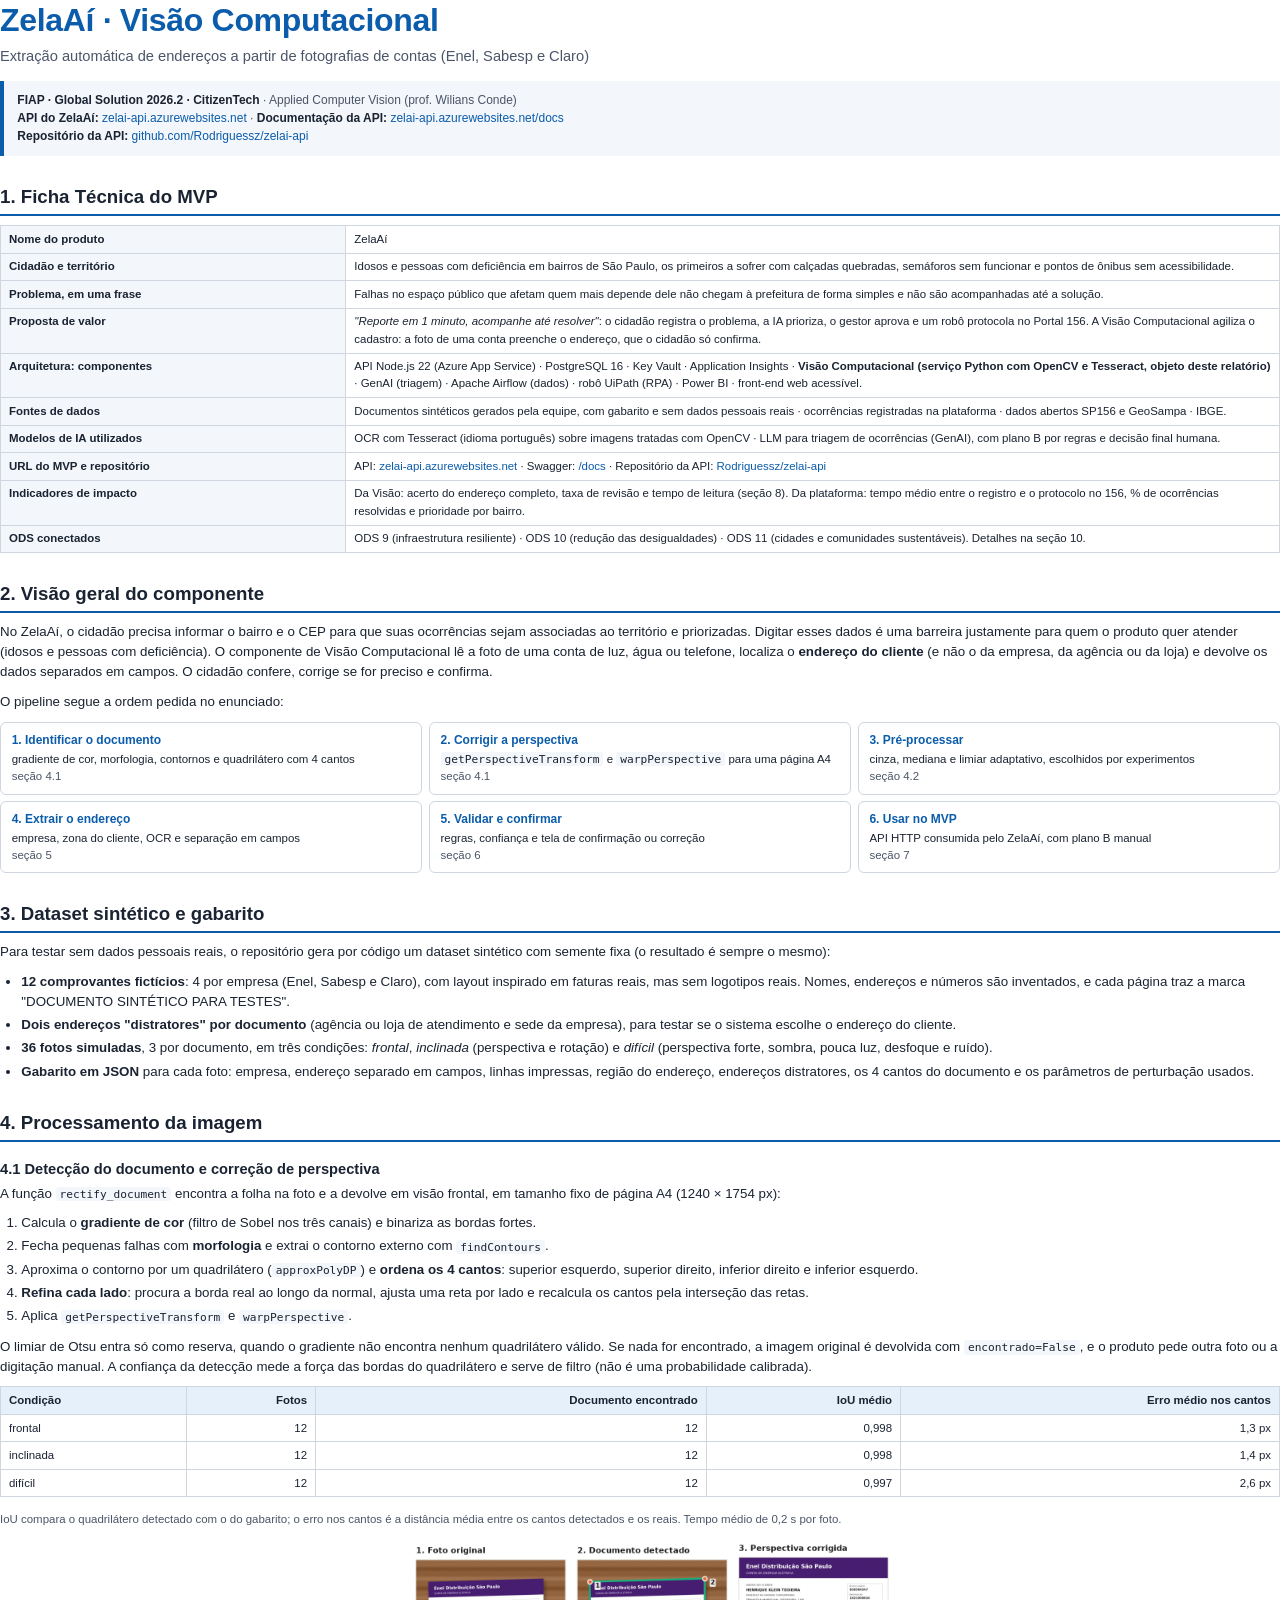
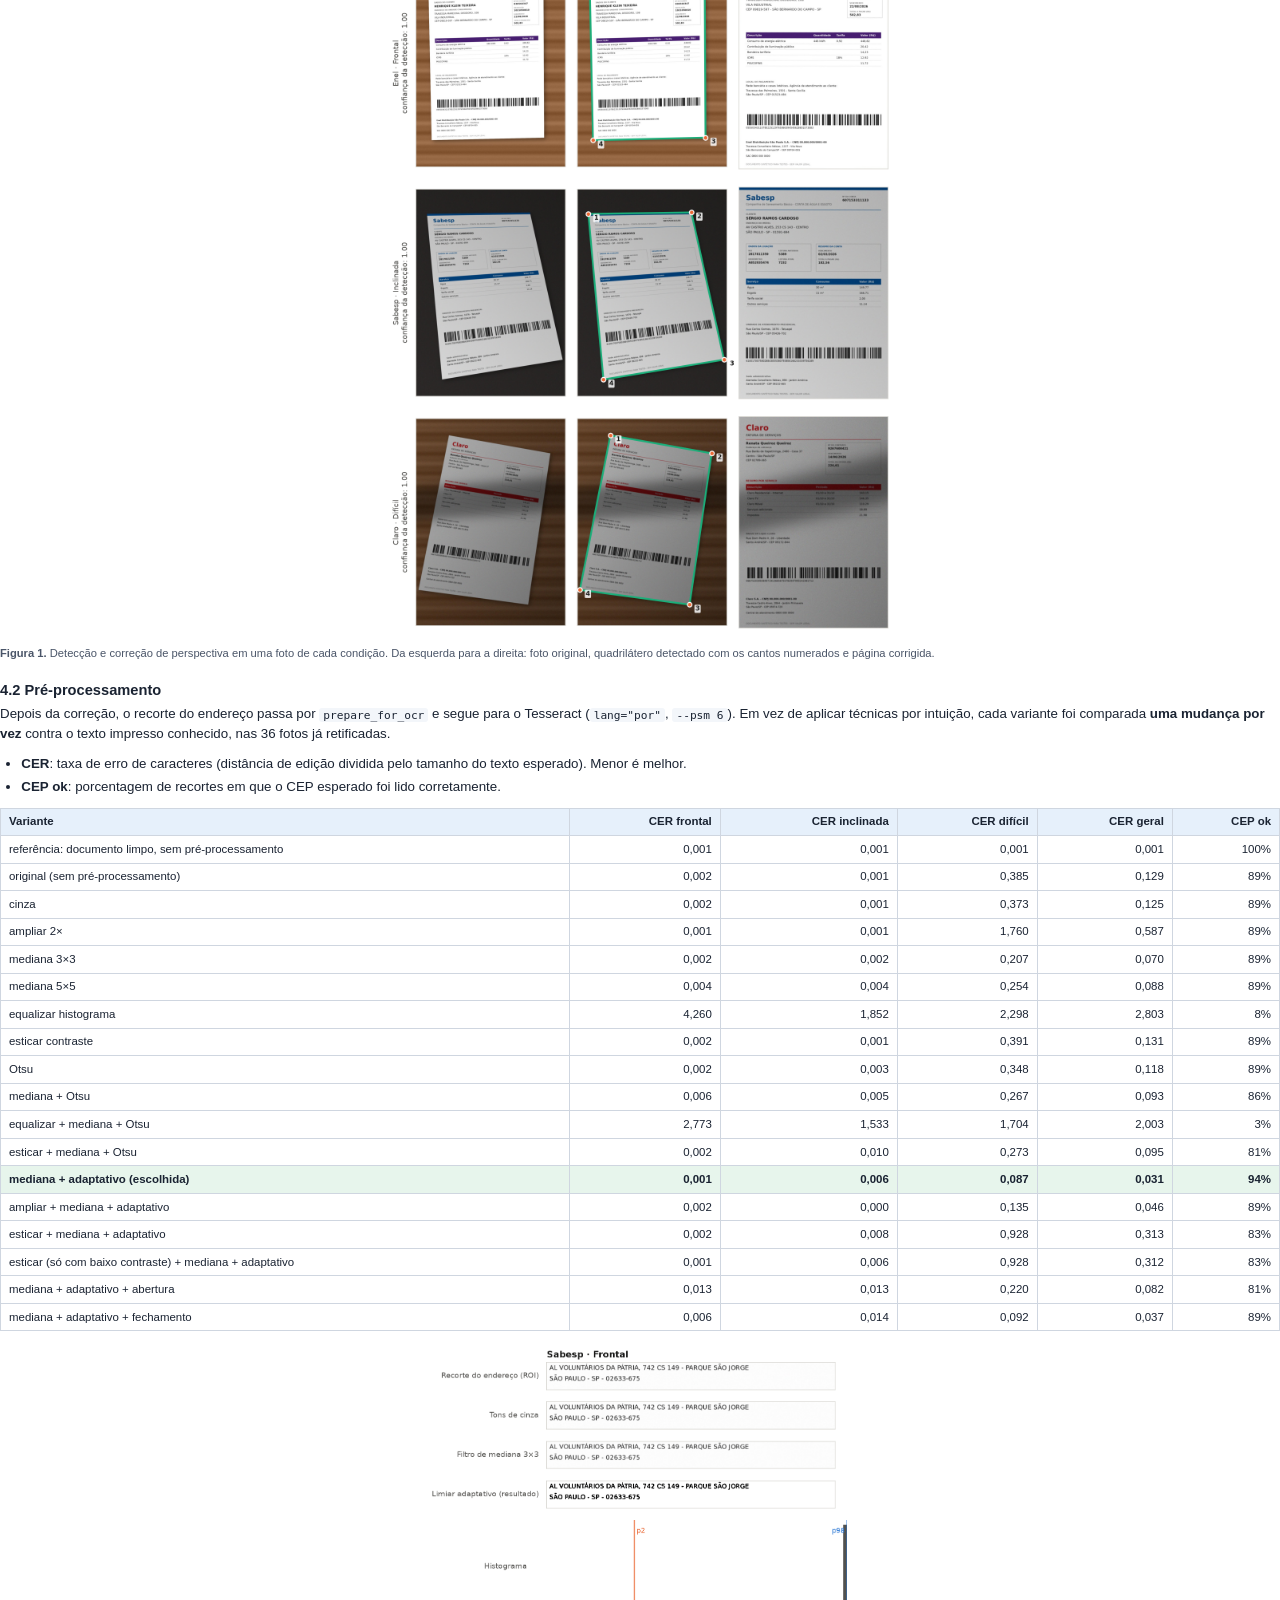
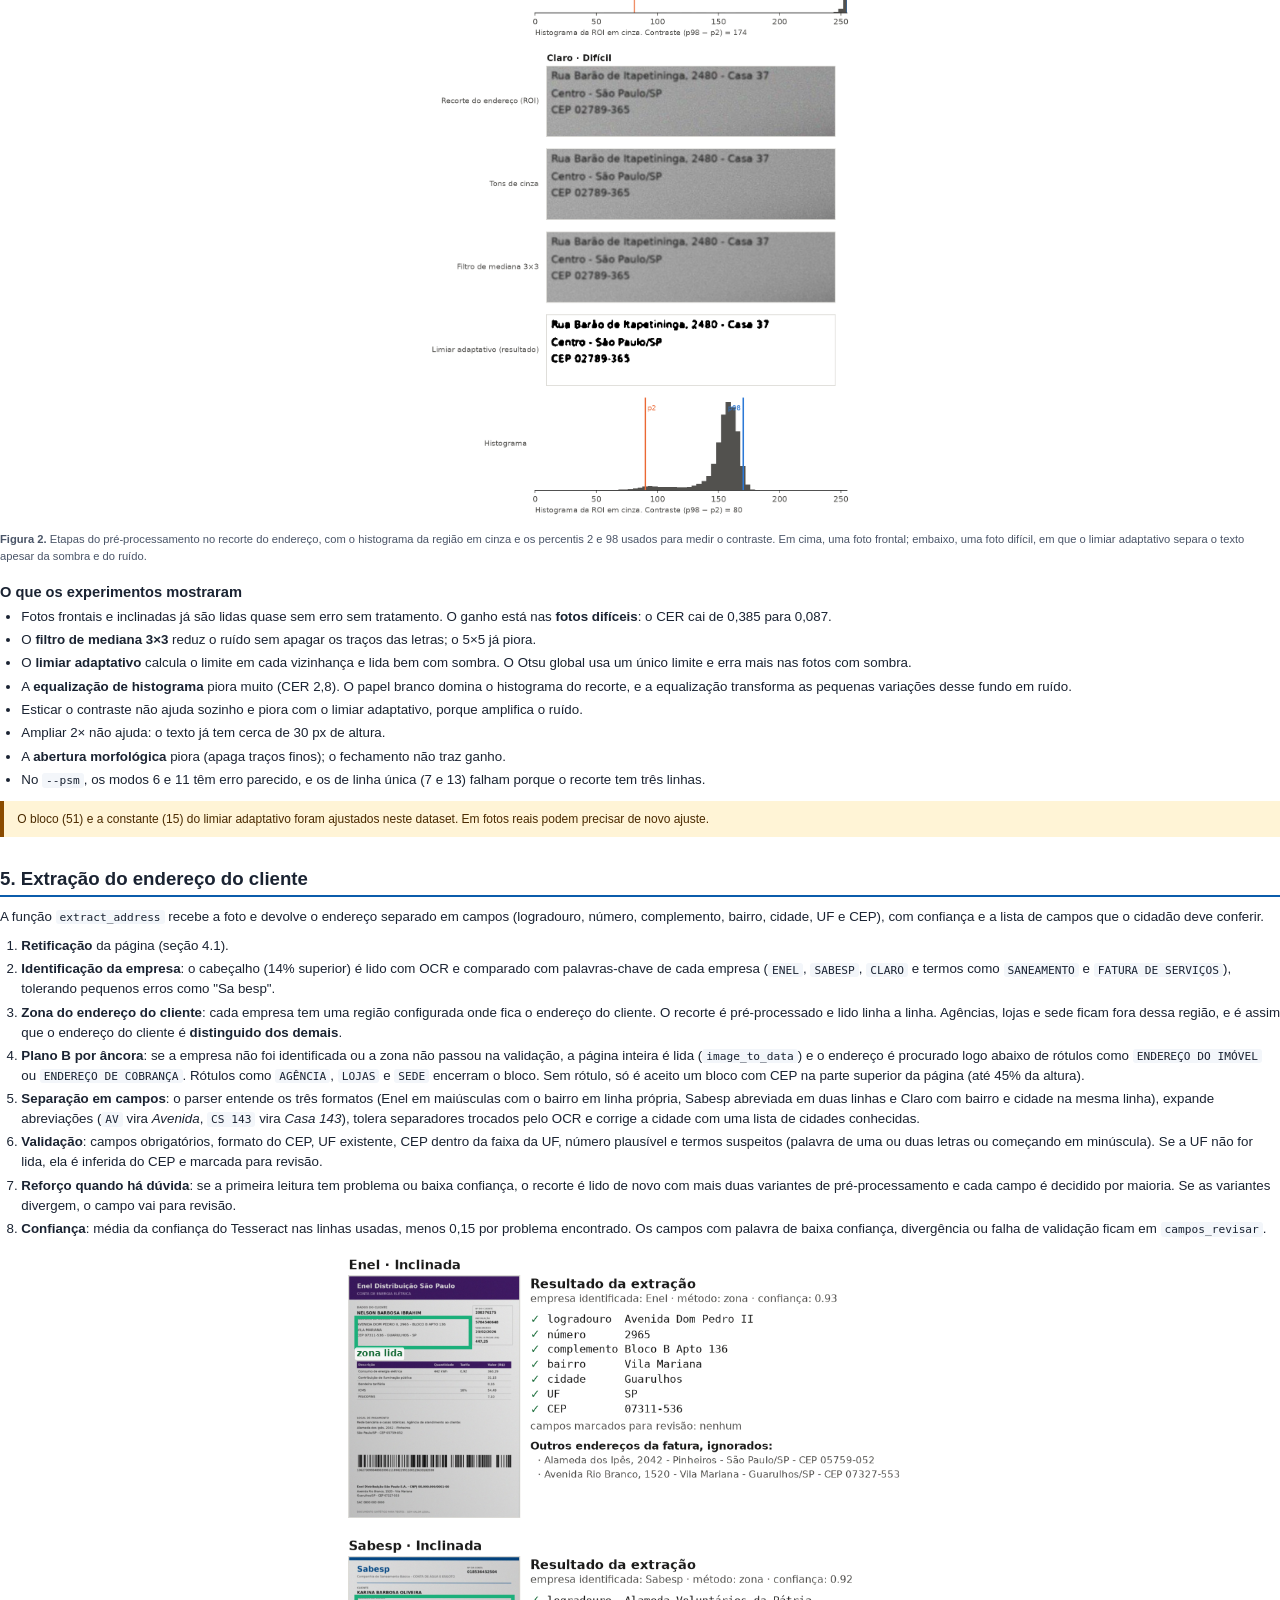
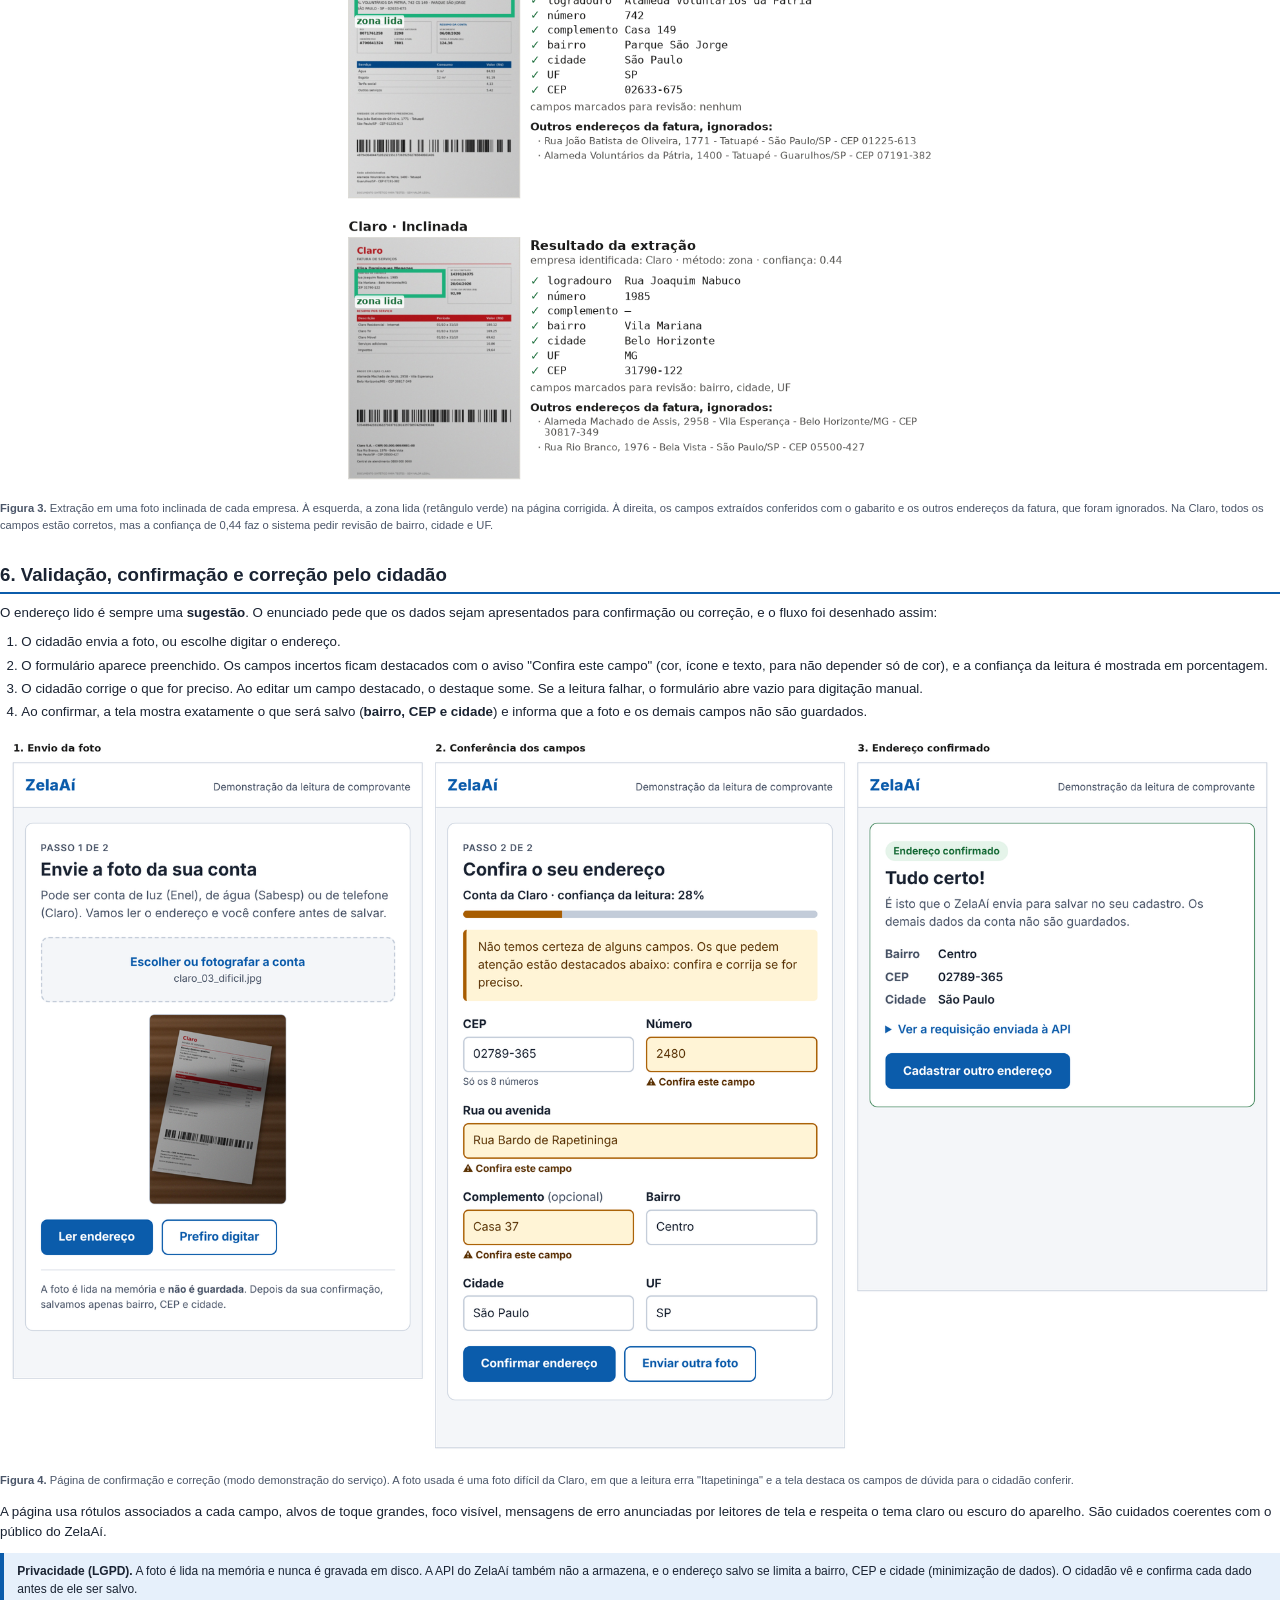
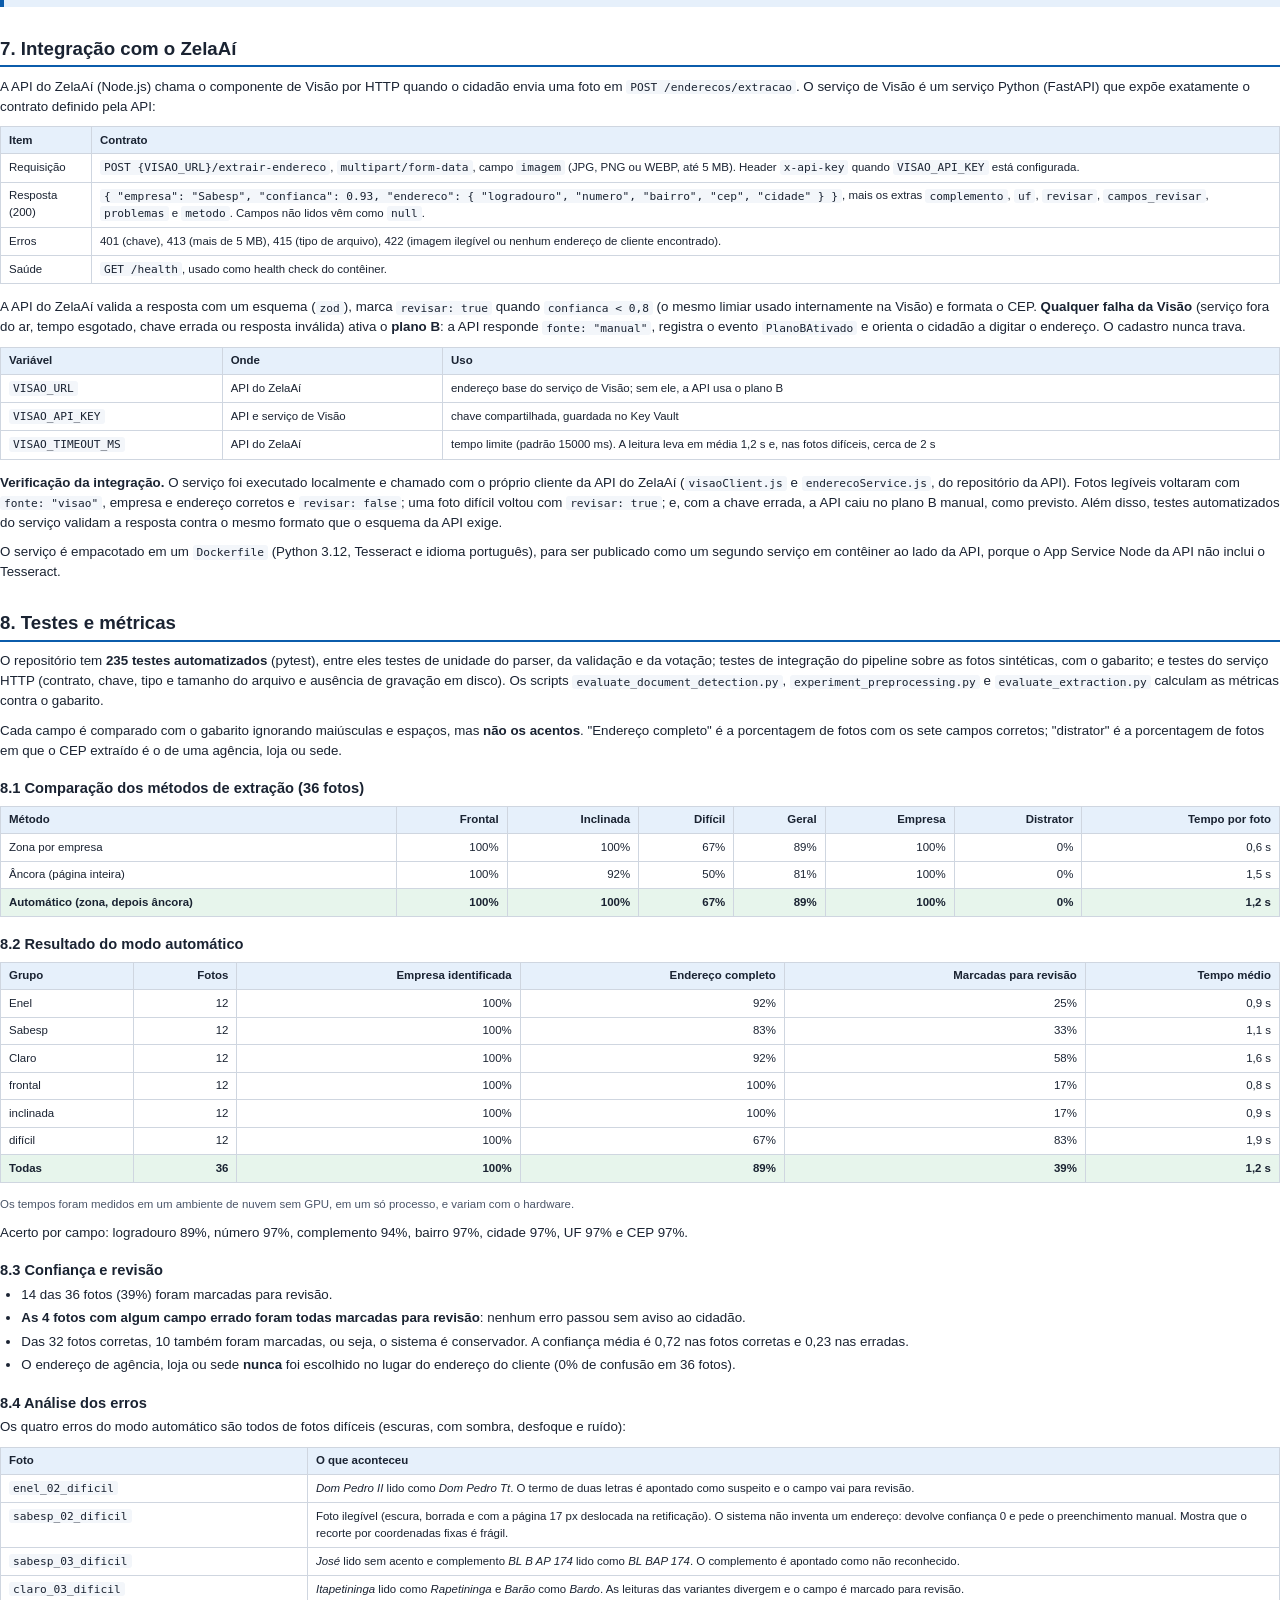
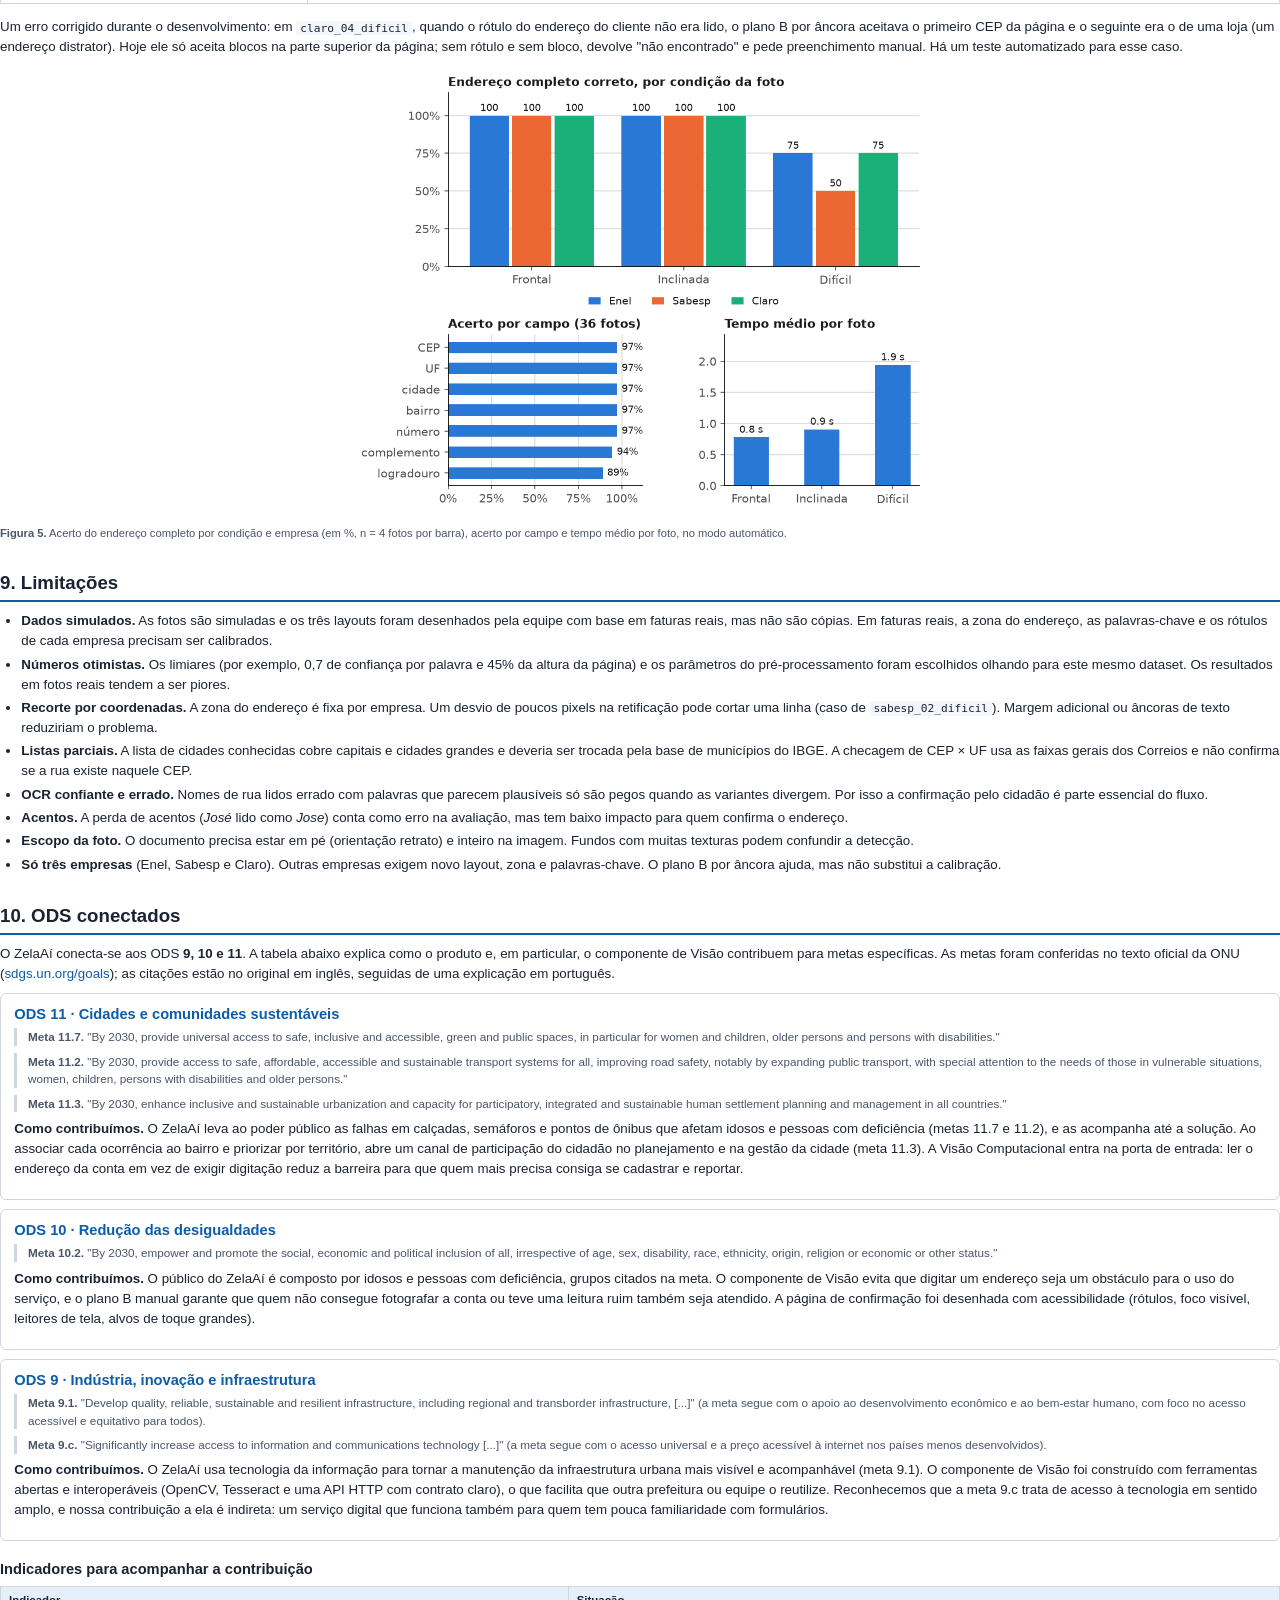
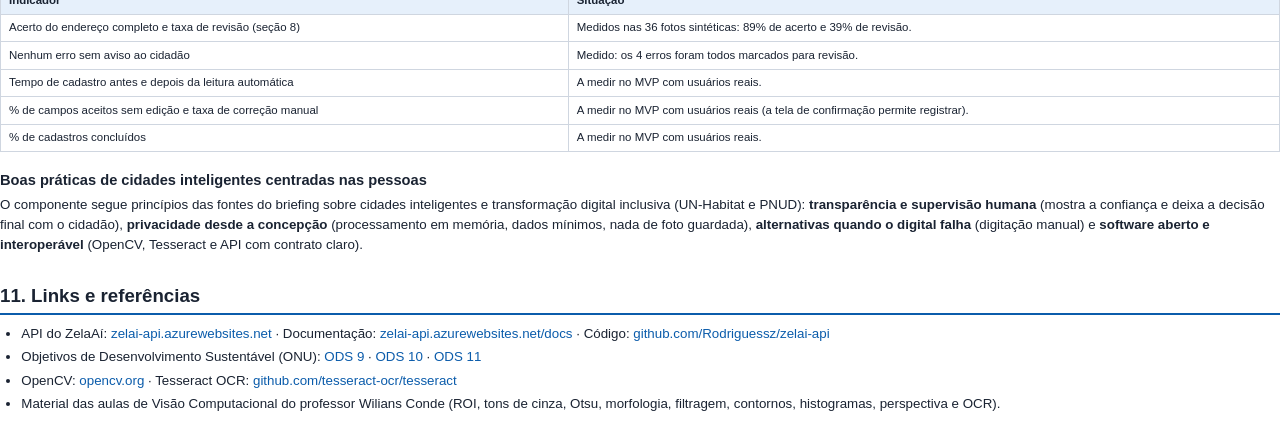
==== docs/relatorio_tecnico.html @ a69a7443 "docs: add add technical report pdf and refresh report figures" ====
<!doctype html>
<html lang="pt-BR">
<head>
<meta charset="utf-8">
<title>ZelaAí · Visão Computacional · Relatório técnico</title>
<style>
  @page { size: A4; margin: 17mm 16mm 20mm; }
  :root {
    --tinta: #1a2332;
    --suave: #4a5568;
    --linha: #cfd6e0;
    --fundo: #f3f6fa;
    --azul: #0b5cab;
    --azul-claro: #e6f0fb;
    --verde: #1b6e3b;
    --ambar: #8a4b00;
    --ambar-fundo: #fff4d6;
  }
  * { box-sizing: border-box; }
  html { font-size: 10pt; }
  body { margin: 0; color: var(--tinta); font-family: "Inter", "Segoe UI", Arial, sans-serif; line-height: 1.5; }
  h1, h2, h3 { line-height: 1.25; margin: 0; }
  h1 { font-size: 24pt; color: var(--azul); letter-spacing: -0.01em; }
  h2 { font-size: 14pt; margin: 22pt 0 7pt; padding-bottom: 4pt; border-bottom: 2px solid var(--azul); break-after: avoid; }
  h3 { font-size: 11pt; margin: 14pt 0 4pt; break-after: avoid; }
  p { margin: 0 0 7pt; }
  ul, ol { margin: 0 0 8pt; padding-left: 16pt; }
  li { margin-bottom: 2.5pt; }
  a { color: var(--azul); text-decoration: none; word-break: break-word; }
  code { font-family: "DejaVu Sans Mono", Consolas, monospace; font-size: 8.4pt; background: var(--fundo); padding: 0.5pt 3pt; border-radius: 3px; }
  .sub { color: var(--suave); font-size: 11pt; margin: 4pt 0 0; }
  .meta { margin-top: 10pt; padding: 8pt 10pt; background: var(--fundo); border-left: 4px solid var(--azul); font-size: 9pt; color: var(--suave); }
  .meta b { color: var(--tinta); }
  table { width: 100%; border-collapse: collapse; margin: 6pt 0 10pt; font-size: 8.6pt; break-inside: avoid; }
  th, td { border: 1px solid var(--linha); padding: 3.5pt 6pt; text-align: left; vertical-align: top; }
  th { background: var(--azul-claro); font-weight: 700; }
  td.n, th.n { text-align: right; white-space: nowrap; }
  tr.destaque td { background: #e7f5ec; font-weight: 700; }
  table.ficha th { width: 27%; background: var(--fundo); }
  figure { margin: 8pt 0 10pt; break-inside: avoid; text-align: center; }
  figure img { max-width: 100%; }
  figcaption { font-size: 8.4pt; color: var(--suave); margin-top: 4pt; text-align: left; }
  .quebra { break-before: page; }
  .nota { padding: 7pt 10pt; border-left: 4px solid var(--ambar); background: var(--ambar-fundo); color: #4a2a00; font-size: 9pt; margin: 8pt 0 10pt; break-inside: avoid; }
  .destaque-azul { padding: 7pt 10pt; border-left: 4px solid var(--azul); background: var(--azul-claro); font-size: 9pt; margin: 8pt 0 10pt; break-inside: avoid; }
  .duas { display: grid; grid-template-columns: 56mm 1fr; gap: 12pt; align-items: start; }
  .duas figure { margin: 0; }
  .fluxo { display: flex; flex-wrap: wrap; gap: 5pt; margin: 8pt 0 10pt; }
  .passo { flex: 1 1 28%; border: 1px solid var(--linha); border-radius: 6px; padding: 6pt 8pt; font-size: 8.6pt; background: #fff; break-inside: avoid; }
  .passo b { display: block; color: var(--azul); font-size: 9pt; margin-bottom: 1pt; }
  .passo i { color: var(--suave); font-style: normal; }
  .ods { border: 1px solid var(--linha); border-radius: 6px; padding: 8pt 10pt; margin: 7pt 0; break-inside: avoid; }
  .ods h3 { margin: 0 0 4pt; color: var(--azul); }
  .ods blockquote { margin: 3pt 0 5pt; padding-left: 8pt; border-left: 3px solid var(--linha); color: var(--suave); font-size: 8.8pt; }
  .pequeno { font-size: 8.6pt; color: var(--suave); }
</style>
</head>
<body>

<header>
  <h1>ZelaAí · Visão Computacional</h1>
  <p class="sub">Extração automática de endereços a partir de fotografias de contas (Enel, Sabesp e Claro)</p>
  <div class="meta">
    <b>FIAP · Global Solution 2026.2 · CitizenTech</b> · Applied Computer Vision (prof. Wilians Conde)<br>
    <b>API do ZelaAí:</b> <a href="https://zelai-api.azurewebsites.net">zelai-api.azurewebsites.net</a> ·
    <b>Documentação da API:</b> <a href="https://zelai-api.azurewebsites.net/docs">zelai-api.azurewebsites.net/docs</a><br>
    <b>Repositório da API:</b> <a href="https://github.com/Rodriguessz/zelai-api">github.com/Rodriguessz/zelai-api</a>

  </div>
</header>

<h2>1. Ficha Técnica do MVP</h2>
<table class="ficha">
  <tr><th>Nome do produto</th><td>ZelaAí</td></tr>
  <tr><th>Cidadão e território</th><td>Idosos e pessoas com deficiência em bairros de São Paulo, os primeiros a sofrer com calçadas quebradas, semáforos sem funcionar e pontos de ônibus sem acessibilidade.</td></tr>
  <tr><th>Problema, em uma frase</th><td>Falhas no espaço público que afetam quem mais depende dele não chegam à prefeitura de forma simples e não são acompanhadas até a solução.</td></tr>
  <tr><th>Proposta de valor</th><td><i>"Reporte em 1 minuto, acompanhe até resolver"</i>: o cidadão registra o problema, a IA prioriza, o gestor aprova e um robô protocola no Portal 156. A Visão Computacional agiliza o cadastro: a foto de uma conta preenche o endereço, que o cidadão só confirma.</td></tr>
  <tr><th>Arquitetura: componentes</th><td>API Node.js 22 (Azure App Service) · PostgreSQL 16 · Key Vault · Application Insights · <b>Visão Computacional (serviço Python com OpenCV e Tesseract, objeto deste relatório)</b> · GenAI (triagem) · Apache Airflow (dados) · robô UiPath (RPA) · Power BI · front-end web acessível.</td></tr>
  <tr><th>Fontes de dados</th><td>Documentos sintéticos gerados pela equipe, com gabarito e sem dados pessoais reais · ocorrências registradas na plataforma · dados abertos SP156 e GeoSampa · IBGE.</td></tr>
  <tr><th>Modelos de IA utilizados</th><td>OCR com Tesseract (idioma português) sobre imagens tratadas com OpenCV · LLM para triagem de ocorrências (GenAI), com plano B por regras e decisão final humana.</td></tr>
  <tr><th>URL do MVP e repositório</th><td>API: <a href="https://zelai-api.azurewebsites.net">zelai-api.azurewebsites.net</a> · Swagger: <a href="https://zelai-api.azurewebsites.net/docs">/docs</a> · Repositório da API: <a href="https://github.com/Rodriguessz/zelai-api">Rodriguessz/zelai-api</a></td></tr>
  <tr><th>Indicadores de impacto</th><td>Da Visão: acerto do endereço completo, taxa de revisão e tempo de leitura (seção 8). Da plataforma: tempo médio entre o registro e o protocolo no 156, % de ocorrências resolvidas e prioridade por bairro.</td></tr>
  <tr><th>ODS conectados</th><td>ODS 9 (infraestrutura resiliente) · ODS 10 (redução das desigualdades) · ODS 11 (cidades e comunidades sustentáveis). Detalhes na seção 10.</td></tr>
</table>

<h2>2. Visão geral do componente</h2>
<p>No ZelaAí, o cidadão precisa informar o bairro e o CEP para que suas ocorrências sejam associadas ao território e priorizadas. Digitar esses dados é uma barreira justamente para quem o produto quer atender (idosos e pessoas com deficiência). O componente de Visão Computacional lê a foto de uma conta de luz, água ou telefone, localiza o <b>endereço do cliente</b> (e não o da empresa, da agência ou da loja) e devolve os dados separados em campos. O cidadão confere, corrige se for preciso e confirma.</p>

<p style="break-after: avoid;">O pipeline segue a ordem pedida no enunciado:</p>
<div class="fluxo">
  <div class="passo"><b>1. Identificar o documento</b>gradiente de cor, morfologia, contornos e quadrilátero com 4 cantos<br><i>seção 4.1</i></div>
  <div class="passo"><b>2. Corrigir a perspectiva</b><code>getPerspectiveTransform</code> e <code>warpPerspective</code> para uma página A4<br><i>seção 4.1</i></div>
  <div class="passo"><b>3. Pré-processar</b>cinza, mediana e limiar adaptativo, escolhidos por experimentos<br><i>seção 4.2</i></div>
  <div class="passo"><b>4. Extrair o endereço</b>empresa, zona do cliente, OCR e separação em campos<br><i>seção 5</i></div>
  <div class="passo"><b>5. Validar e confirmar</b>regras, confiança e tela de confirmação ou correção<br><i>seção 6</i></div>
  <div class="passo"><b>6. Usar no MVP</b>API HTTP consumida pelo ZelaAí, com plano B manual<br><i>seção 7</i></div>
</div>

<h2>3. Dataset sintético e gabarito</h2>
<p>Para testar sem dados pessoais reais, o repositório gera por código um dataset sintético com semente fixa (o resultado é sempre o mesmo):</p>
<ul>
  <li><b>12 comprovantes fictícios</b>: 4 por empresa (Enel, Sabesp e Claro), com layout inspirado em faturas reais, mas sem logotipos reais. Nomes, endereços e números são inventados, e cada página traz a marca "DOCUMENTO SINTÉTICO PARA TESTES".</li>
  <li><b>Dois endereços "distratores" por documento</b> (agência ou loja de atendimento e sede da empresa), para testar se o sistema escolhe o endereço do cliente.</li>
  <li><b>36 fotos simuladas</b>, 3 por documento, em três condições: <i>frontal</i>, <i>inclinada</i> (perspectiva e rotação) e <i>difícil</i> (perspectiva forte, sombra, pouca luz, desfoque e ruído).</li>
  <li><b>Gabarito em JSON</b> para cada foto: empresa, endereço separado em campos, linhas impressas, região do endereço, endereços distratores, os 4 cantos do documento e os parâmetros de perturbação usados.</li>
</ul>

<h2>4. Processamento da imagem</h2>
<h3>4.1 Detecção do documento e correção de perspectiva</h3>
<p>A função <code>rectify_document</code> encontra a folha na foto e a devolve em visão frontal, em tamanho fixo de página A4 (1240 × 1754 px):</p>
<ol>
  <li>Calcula o <b>gradiente de cor</b> (filtro de Sobel nos três canais) e binariza as bordas fortes.</li>
  <li>Fecha pequenas falhas com <b>morfologia</b> e extrai o contorno externo com <code>findContours</code>.</li>
  <li>Aproxima o contorno por um quadrilátero (<code>approxPolyDP</code>) e <b>ordena os 4 cantos</b>: superior esquerdo, superior direito, inferior direito e inferior esquerdo.</li>
  <li><b>Refina cada lado</b>: procura a borda real ao longo da normal, ajusta uma reta por lado e recalcula os cantos pela interseção das retas.</li>
  <li>Aplica <code>getPerspectiveTransform</code> e <code>warpPerspective</code>.</li>
</ol>
<p>O limiar de Otsu entra só como reserva, quando o gradiente não encontra nenhum quadrilátero válido. Se nada for encontrado, a imagem original é devolvida com <code>encontrado=False</code>, e o produto pede outra foto ou a digitação manual. A confiança da detecção mede a força das bordas do quadrilátero e serve de filtro (não é uma probabilidade calibrada).</p>

<table>
  <tr><th>Condição</th><th class="n">Fotos</th><th class="n">Documento encontrado</th><th class="n">IoU médio</th><th class="n">Erro médio nos cantos</th></tr>
  <tr><td>frontal</td><td class="n">12</td><td class="n">12</td><td class="n">0,998</td><td class="n">1,3 px</td></tr>
  <tr><td>inclinada</td><td class="n">12</td><td class="n">12</td><td class="n">0,998</td><td class="n">1,4 px</td></tr>
  <tr><td>difícil</td><td class="n">12</td><td class="n">12</td><td class="n">0,997</td><td class="n">2,6 px</td></tr>
</table>
<p class="pequeno">IoU compara o quadrilátero detectado com o do gabarito; o erro nos cantos é a distância média entre os cantos detectados e os reais. Tempo médio de 0,2 s por foto.</p>

<figure>
  <img src="figures/01_deteccao_e_perspectiva.png" style="max-height: 184mm;" alt="Detecção do documento e correção de perspectiva">
  <figcaption><b>Figura 1.</b> Detecção e correção de perspectiva em uma foto de cada condição. Da esquerda para a direita: foto original, quadrilátero detectado com os cantos numerados e página corrigida.</figcaption>
</figure>

<h3>4.2 Pré-processamento</h3>
<p>Depois da correção, o recorte do endereço passa por <code>prepare_for_ocr</code> e segue para o Tesseract (<code>lang="por"</code>, <code>--psm 6</code>). Em vez de aplicar técnicas por intuição, cada variante foi comparada <b>uma mudança por vez</b> contra o texto impresso conhecido, nas 36 fotos já retificadas.</p>
<ul>
  <li><b>CER</b>: taxa de erro de caracteres (distância de edição dividida pelo tamanho do texto esperado). Menor é melhor.</li>
  <li><b>CEP ok</b>: porcentagem de recortes em que o CEP esperado foi lido corretamente.</li>
</ul>

<table>
  <tr><th>Variante</th><th class="n">CER frontal</th><th class="n">CER inclinada</th><th class="n">CER difícil</th><th class="n">CER geral</th><th class="n">CEP ok</th></tr>
  <tr><td>referência: documento limpo, sem pré-processamento</td><td class="n">0,001</td><td class="n">0,001</td><td class="n">0,001</td><td class="n">0,001</td><td class="n">100%</td></tr>
  <tr><td>original (sem pré-processamento)</td><td class="n">0,002</td><td class="n">0,001</td><td class="n">0,385</td><td class="n">0,129</td><td class="n">89%</td></tr>
  <tr><td>cinza</td><td class="n">0,002</td><td class="n">0,001</td><td class="n">0,373</td><td class="n">0,125</td><td class="n">89%</td></tr>
  <tr><td>ampliar 2×</td><td class="n">0,001</td><td class="n">0,001</td><td class="n">1,760</td><td class="n">0,587</td><td class="n">89%</td></tr>
  <tr><td>mediana 3×3</td><td class="n">0,002</td><td class="n">0,002</td><td class="n">0,207</td><td class="n">0,070</td><td class="n">89%</td></tr>
  <tr><td>mediana 5×5</td><td class="n">0,004</td><td class="n">0,004</td><td class="n">0,254</td><td class="n">0,088</td><td class="n">89%</td></tr>
  <tr><td>equalizar histograma</td><td class="n">4,260</td><td class="n">1,852</td><td class="n">2,298</td><td class="n">2,803</td><td class="n">8%</td></tr>
  <tr><td>esticar contraste</td><td class="n">0,002</td><td class="n">0,001</td><td class="n">0,391</td><td class="n">0,131</td><td class="n">89%</td></tr>
  <tr><td>Otsu</td><td class="n">0,002</td><td class="n">0,003</td><td class="n">0,348</td><td class="n">0,118</td><td class="n">89%</td></tr>
  <tr><td>mediana + Otsu</td><td class="n">0,006</td><td class="n">0,005</td><td class="n">0,267</td><td class="n">0,093</td><td class="n">86%</td></tr>
  <tr><td>equalizar + mediana + Otsu</td><td class="n">2,773</td><td class="n">1,533</td><td class="n">1,704</td><td class="n">2,003</td><td class="n">3%</td></tr>
  <tr><td>esticar + mediana + Otsu</td><td class="n">0,002</td><td class="n">0,010</td><td class="n">0,273</td><td class="n">0,095</td><td class="n">81%</td></tr>
  <tr class="destaque"><td>mediana + adaptativo (escolhida)</td><td class="n">0,001</td><td class="n">0,006</td><td class="n">0,087</td><td class="n">0,031</td><td class="n">94%</td></tr>
  <tr><td>ampliar + mediana + adaptativo</td><td class="n">0,002</td><td class="n">0,000</td><td class="n">0,135</td><td class="n">0,046</td><td class="n">89%</td></tr>
  <tr><td>esticar + mediana + adaptativo</td><td class="n">0,002</td><td class="n">0,008</td><td class="n">0,928</td><td class="n">0,313</td><td class="n">83%</td></tr>
  <tr><td>esticar (só com baixo contraste) + mediana + adaptativo</td><td class="n">0,001</td><td class="n">0,006</td><td class="n">0,928</td><td class="n">0,312</td><td class="n">83%</td></tr>
  <tr><td>mediana + adaptativo + abertura</td><td class="n">0,013</td><td class="n">0,013</td><td class="n">0,220</td><td class="n">0,082</td><td class="n">81%</td></tr>
  <tr><td>mediana + adaptativo + fechamento</td><td class="n">0,006</td><td class="n">0,014</td><td class="n">0,092</td><td class="n">0,037</td><td class="n">89%</td></tr>
</table>

<figure>
  <img src="figures/02_preprocessamento_antes_e_depois.png" style="max-height: 205mm;" alt="Pré-processamento antes e depois">
  <figcaption><b>Figura 2.</b> Etapas do pré-processamento no recorte do endereço, com o histograma da região em cinza e os percentis 2 e 98 usados para medir o contraste. Em cima, uma foto frontal; embaixo, uma foto difícil, em que o limiar adaptativo separa o texto apesar da sombra e do ruído.</figcaption>
</figure>

<h3>O que os experimentos mostraram</h3>
<ul>
  <li>Fotos frontais e inclinadas já são lidas quase sem erro sem tratamento. O ganho está nas <b>fotos difíceis</b>: o CER cai de 0,385 para 0,087.</li>
  <li>O <b>filtro de mediana 3×3</b> reduz o ruído sem apagar os traços das letras; o 5×5 já piora.</li>
  <li>O <b>limiar adaptativo</b> calcula o limite em cada vizinhança e lida bem com sombra. O Otsu global usa um único limite e erra mais nas fotos com sombra.</li>
  <li>A <b>equalização de histograma</b> piora muito (CER 2,8). O papel branco domina o histograma do recorte, e a equalização transforma as pequenas variações desse fundo em ruído.</li>
  <li>Esticar o contraste não ajuda sozinho e piora com o limiar adaptativo, porque amplifica o ruído.</li>
  <li>Ampliar 2× não ajuda: o texto já tem cerca de 30 px de altura.</li>
  <li>A <b>abertura morfológica</b> piora (apaga traços finos); o fechamento não traz ganho.</li>
  <li>No <code>--psm</code>, os modos 6 e 11 têm erro parecido, e os de linha única (7 e 13) falham porque o recorte tem três linhas.</li>
</ul>
<div class="nota">O bloco (51) e a constante (15) do limiar adaptativo foram ajustados neste dataset. Em fotos reais podem precisar de novo ajuste.</div>

<h2>5. Extração do endereço do cliente</h2>
<p>A função <code>extract_address</code> recebe a foto e devolve o endereço separado em campos (logradouro, número, complemento, bairro, cidade, UF e CEP), com confiança e a lista de campos que o cidadão deve conferir.</p>
<ol>
  <li><b>Retificação</b> da página (seção 4.1).</li>
  <li><b>Identificação da empresa</b>: o cabeçalho (14% superior) é lido com OCR e comparado com palavras-chave de cada empresa (<code>ENEL</code>, <code>SABESP</code>, <code>CLARO</code> e termos como <code>SANEAMENTO</code> e <code>FATURA DE SERVIÇOS</code>), tolerando pequenos erros como "Sa besp".</li>
  <li><b>Zona do endereço do cliente</b>: cada empresa tem uma região configurada onde fica o endereço do cliente. O recorte é pré-processado e lido linha a linha. Agências, lojas e sede ficam fora dessa região, e é assim que o endereço do cliente é <b>distinguido dos demais</b>.</li>
  <li><b>Plano B por âncora</b>: se a empresa não foi identificada ou a zona não passou na validação, a página inteira é lida (<code>image_to_data</code>) e o endereço é procurado logo abaixo de rótulos como <code>ENDEREÇO DO IMÓVEL</code> ou <code>ENDEREÇO DE COBRANÇA</code>. Rótulos como <code>AGÊNCIA</code>, <code>LOJAS</code> e <code>SEDE</code> encerram o bloco. Sem rótulo, só é aceito um bloco com CEP na parte superior da página (até 45% da altura).</li>
  <li><b>Separação em campos</b>: o parser entende os três formatos (Enel em maiúsculas com o bairro em linha própria, Sabesp abreviada em duas linhas e Claro com bairro e cidade na mesma linha), expande abreviações (<code>AV</code> vira <i>Avenida</i>, <code>CS 143</code> vira <i>Casa 143</i>), tolera separadores trocados pelo OCR e corrige a cidade com uma lista de cidades conhecidas.</li>
  <li><b>Validação</b>: campos obrigatórios, formato do CEP, UF existente, CEP dentro da faixa da UF, número plausível e termos suspeitos (palavra de uma ou duas letras ou começando em minúscula). Se a UF não for lida, ela é inferida do CEP e marcada para revisão.</li>
  <li><b>Reforço quando há dúvida</b>: se a primeira leitura tem problema ou baixa confiança, o recorte é lido de novo com mais duas variantes de pré-processamento e cada campo é decidido por maioria. Se as variantes divergem, o campo vai para revisão.</li>
  <li><b>Confiança</b>: média da confiança do Tesseract nas linhas usadas, menos 0,15 por problema encontrado. Os campos com palavra de baixa confiança, divergência ou falha de validação ficam em <code>campos_revisar</code>.</li>
</ol>

<figure>
  <img src="figures/03_extracao_do_endereco_do_cliente.png" style="max-height: 222mm;" alt="Extração do endereço do cliente">
  <figcaption><b>Figura 3.</b> Extração em uma foto inclinada de cada empresa. À esquerda, a zona lida (retângulo verde) na página corrigida. À direita, os campos extraídos conferidos com o gabarito e os outros endereços da fatura, que foram ignorados. Na Claro, todos os campos estão corretos, mas a confiança de 0,44 faz o sistema pedir revisão de bairro, cidade e UF.</figcaption>
</figure>

<h2>6. Validação, confirmação e correção pelo cidadão</h2>
<p>O endereço lido é sempre uma <b>sugestão</b>. O enunciado pede que os dados sejam apresentados para confirmação ou correção, e o fluxo foi desenhado assim:</p>
<ol>
  <li>O cidadão envia a foto, ou escolhe digitar o endereço.</li>
  <li>O formulário aparece preenchido. Os campos incertos ficam destacados com o aviso "Confira este campo" (cor, ícone e texto, para não depender só de cor), e a confiança da leitura é mostrada em porcentagem.</li>
  <li>O cidadão corrige o que for preciso. Ao editar um campo destacado, o destaque some. Se a leitura falhar, o formulário abre vazio para digitação manual.</li>
  <li>Ao confirmar, a tela mostra exatamente o que será salvo (<b>bairro, CEP e cidade</b>) e informa que a foto e os demais campos não são guardados.</li>
</ol>
<figure>
  <img src="figures/05_tela_de_confirmacao.png" alt="Telas de envio, conferência e confirmação">
  <figcaption><b>Figura 4.</b> Página de confirmação e correção (modo demonstração do serviço). A foto usada é uma foto difícil da Claro, em que a leitura erra "Itapetininga" e a tela destaca os campos de dúvida para o cidadão conferir.</figcaption>
</figure>
<p>A página usa rótulos associados a cada campo, alvos de toque grandes, foco visível, mensagens de erro anunciadas por leitores de tela e respeita o tema claro ou escuro do aparelho. São cuidados coerentes com o público do ZelaAí.</p>
<div class="destaque-azul"><b>Privacidade (LGPD).</b> A foto é lida na memória e nunca é gravada em disco. A API do ZelaAí também não a armazena, e o endereço salvo se limita a bairro, CEP e cidade (minimização de dados). O cidadão vê e confirma cada dado antes de ele ser salvo.</div>

<h2 class="quebra">7. Integração com o ZelaAí</h2>
<p>A API do ZelaAí (Node.js) chama o componente de Visão por HTTP quando o cidadão envia uma foto em <code>POST /enderecos/extracao</code>. O serviço de Visão é um serviço Python (FastAPI) que expõe exatamente o contrato definido pela API:</p>
<table>
  <tr><th>Item</th><th>Contrato</th></tr>
  <tr><td>Requisição</td><td><code>POST {VISAO_URL}/extrair-endereco</code>, <code>multipart/form-data</code>, campo <code>imagem</code> (JPG, PNG ou WEBP, até 5 MB). Header <code>x-api-key</code> quando <code>VISAO_API_KEY</code> está configurada.</td></tr>
  <tr><td>Resposta (200)</td><td><code>{ "empresa": "Sabesp", "confianca": 0.93, "endereco": { "logradouro", "numero", "bairro", "cep", "cidade" } }</code>, mais os extras <code>complemento</code>, <code>uf</code>, <code>revisar</code>, <code>campos_revisar</code>, <code>problemas</code> e <code>metodo</code>. Campos não lidos vêm como <code>null</code>.</td></tr>
  <tr><td>Erros</td><td>401 (chave), 413 (mais de 5 MB), 415 (tipo de arquivo), 422 (imagem ilegível ou nenhum endereço de cliente encontrado).</td></tr>
  <tr><td>Saúde</td><td><code>GET /health</code>, usado como health check do contêiner.</td></tr>
</table>
<p>A API do ZelaAí valida a resposta com um esquema (<code>zod</code>), marca <code>revisar: true</code> quando <code>confianca &lt; 0,8</code> (o mesmo limiar usado internamente na Visão) e formata o CEP. <b>Qualquer falha da Visão</b> (serviço fora do ar, tempo esgotado, chave errada ou resposta inválida) ativa o <b>plano B</b>: a API responde <code>fonte: "manual"</code>, registra o evento <code>PlanoBAtivado</code> e orienta o cidadão a digitar o endereço. O cadastro nunca trava.</p>

<table>
  <tr><th>Variável</th><th>Onde</th><th>Uso</th></tr>
  <tr><td><code>VISAO_URL</code></td><td>API do ZelaAí</td><td>endereço base do serviço de Visão; sem ele, a API usa o plano B</td></tr>
  <tr><td><code>VISAO_API_KEY</code></td><td>API e serviço de Visão</td><td>chave compartilhada, guardada no Key Vault</td></tr>
  <tr><td><code>VISAO_TIMEOUT_MS</code></td><td>API do ZelaAí</td><td>tempo limite (padrão 15000 ms). A leitura leva em média 1,2 s e, nas fotos difíceis, cerca de 2 s</td></tr>
</table>

<p><b>Verificação da integração.</b> O serviço foi executado localmente e chamado com o próprio cliente da API do ZelaAí (<code>visaoClient.js</code> e <code>enderecoService.js</code>, do repositório da API). Fotos legíveis voltaram com <code>fonte: "visao"</code>, empresa e endereço corretos e <code>revisar: false</code>; uma foto difícil voltou com <code>revisar: true</code>; e, com a chave errada, a API caiu no plano B manual, como previsto. Além disso, testes automatizados do serviço validam a resposta contra o mesmo formato que o esquema da API exige.</p>
<p>O serviço é empacotado em um <code>Dockerfile</code> (Python 3.12, Tesseract e idioma português), para ser publicado como um segundo serviço em contêiner ao lado da API, porque o App Service Node da API não inclui o Tesseract.</p>

<h2>8. Testes e métricas</h2>
<p>O repositório tem <b>235 testes automatizados</b> (pytest), entre eles testes de unidade do parser, da validação e da votação; testes de integração do pipeline sobre as fotos sintéticas, com o gabarito; e testes do serviço HTTP (contrato, chave, tipo e tamanho do arquivo e ausência de gravação em disco). Os scripts <code>evaluate_document_detection.py</code>, <code>experiment_preprocessing.py</code> e <code>evaluate_extraction.py</code> calculam as métricas contra o gabarito.</p>
<p>Cada campo é comparado com o gabarito ignorando maiúsculas e espaços, mas <b>não os acentos</b>. "Endereço completo" é a porcentagem de fotos com os sete campos corretos; "distrator" é a porcentagem de fotos em que o CEP extraído é o de uma agência, loja ou sede.</p>

<h3>8.1 Comparação dos métodos de extração (36 fotos)</h3>
<table>
  <tr><th>Método</th><th class="n">Frontal</th><th class="n">Inclinada</th><th class="n">Difícil</th><th class="n">Geral</th><th class="n">Empresa</th><th class="n">Distrator</th><th class="n">Tempo por foto</th></tr>
  <tr><td>Zona por empresa</td><td class="n">100%</td><td class="n">100%</td><td class="n">67%</td><td class="n">89%</td><td class="n">100%</td><td class="n">0%</td><td class="n">0,6 s</td></tr>
  <tr><td>Âncora (página inteira)</td><td class="n">100%</td><td class="n">92%</td><td class="n">50%</td><td class="n">81%</td><td class="n">100%</td><td class="n">0%</td><td class="n">1,5 s</td></tr>
  <tr class="destaque"><td>Automático (zona, depois âncora)</td><td class="n">100%</td><td class="n">100%</td><td class="n">67%</td><td class="n">89%</td><td class="n">100%</td><td class="n">0%</td><td class="n">1,2 s</td></tr>
</table>

<h3>8.2 Resultado do modo automático</h3>
<table>
  <tr><th>Grupo</th><th class="n">Fotos</th><th class="n">Empresa identificada</th><th class="n">Endereço completo</th><th class="n">Marcadas para revisão</th><th class="n">Tempo médio</th></tr>
  <tr><td>Enel</td><td class="n">12</td><td class="n">100%</td><td class="n">92%</td><td class="n">25%</td><td class="n">0,9 s</td></tr>
  <tr><td>Sabesp</td><td class="n">12</td><td class="n">100%</td><td class="n">83%</td><td class="n">33%</td><td class="n">1,1 s</td></tr>
  <tr><td>Claro</td><td class="n">12</td><td class="n">100%</td><td class="n">92%</td><td class="n">58%</td><td class="n">1,6 s</td></tr>
  <tr><td>frontal</td><td class="n">12</td><td class="n">100%</td><td class="n">100%</td><td class="n">17%</td><td class="n">0,8 s</td></tr>
  <tr><td>inclinada</td><td class="n">12</td><td class="n">100%</td><td class="n">100%</td><td class="n">17%</td><td class="n">0,9 s</td></tr>
  <tr><td>difícil</td><td class="n">12</td><td class="n">100%</td><td class="n">67%</td><td class="n">83%</td><td class="n">1,9 s</td></tr>
  <tr class="destaque"><td>Todas</td><td class="n">36</td><td class="n">100%</td><td class="n">89%</td><td class="n">39%</td><td class="n">1,2 s</td></tr>
</table>
<p class="pequeno">Os tempos foram medidos em um ambiente de nuvem sem GPU, em um só processo, e variam com o hardware.</p>
<p>Acerto por campo: logradouro 89%, número 97%, complemento 94%, bairro 97%, cidade 97%, UF 97% e CEP 97%.</p>


<h3>8.3 Confiança e revisão</h3>
<ul>
  <li>14 das 36 fotos (39%) foram marcadas para revisão.</li>
  <li><b>As 4 fotos com algum campo errado foram todas marcadas para revisão</b>: nenhum erro passou sem aviso ao cidadão.</li>
  <li>Das 32 fotos corretas, 10 também foram marcadas, ou seja, o sistema é conservador. A confiança média é 0,72 nas fotos corretas e 0,23 nas erradas.</li>
  <li>O endereço de agência, loja ou sede <b>nunca</b> foi escolhido no lugar do endereço do cliente (0% de confusão em 36 fotos).</li>
</ul>

<h3>8.4 Análise dos erros</h3>
<p>Os quatro erros do modo automático são todos de fotos difíceis (escuras, com sombra, desfoque e ruído):</p>
<table>
  <tr><th style="width:24%">Foto</th><th>O que aconteceu</th></tr>
  <tr><td><code>enel_02_dificil</code></td><td><i>Dom Pedro II</i> lido como <i>Dom Pedro Tt</i>. O termo de duas letras é apontado como suspeito e o campo vai para revisão.</td></tr>
  <tr><td><code>sabesp_02_dificil</code></td><td>Foto ilegível (escura, borrada e com a página 17 px deslocada na retificação). O sistema não inventa um endereço: devolve confiança 0 e pede o preenchimento manual. Mostra que o recorte por coordenadas fixas é frágil.</td></tr>
  <tr><td><code>sabesp_03_dificil</code></td><td><i>José</i> lido sem acento e complemento <i>BL B AP 174</i> lido como <i>BL BAP 174</i>. O complemento é apontado como não reconhecido.</td></tr>
  <tr><td><code>claro_03_dificil</code></td><td><i>Itapetininga</i> lido como <i>Rapetininga</i> e <i>Barão</i> como <i>Bardo</i>. As leituras das variantes divergem e o campo é marcado para revisão.</td></tr>
</table>
<p>Um erro corrigido durante o desenvolvimento: em <code>claro_04_dificil</code>, quando o rótulo do endereço do cliente não era lido, o plano B por âncora aceitava o primeiro CEP da página e o seguinte era o de uma loja (um endereço distrator). Hoje ele só aceita blocos na parte superior da página; sem rótulo e sem bloco, devolve "não encontrado" e pede preenchimento manual. Há um teste automatizado para esse caso.</p>

<figure>
  <img src="figures/04_metricas_de_extracao.png" style="max-height: 118mm;" alt="Métricas de extração">
  <figcaption><b>Figura 5.</b> Acerto do endereço completo por condição e empresa (em %, n = 4 fotos por barra), acerto por campo e tempo médio por foto, no modo automático.</figcaption>
</figure>

<h2>9. Limitações</h2>
<ul>
  <li><b>Dados simulados.</b> As fotos são simuladas e os três layouts foram desenhados pela equipe com base em faturas reais, mas não são cópias. Em faturas reais, a zona do endereço, as palavras-chave e os rótulos de cada empresa precisam ser calibrados.</li>
  <li><b>Números otimistas.</b> Os limiares (por exemplo, 0,7 de confiança por palavra e 45% da altura da página) e os parâmetros do pré-processamento foram escolhidos olhando para este mesmo dataset. Os resultados em fotos reais tendem a ser piores.</li>
  <li><b>Recorte por coordenadas.</b> A zona do endereço é fixa por empresa. Um desvio de poucos pixels na retificação pode cortar uma linha (caso de <code>sabesp_02_dificil</code>). Margem adicional ou âncoras de texto reduziriam o problema.</li>
  <li><b>Listas parciais.</b> A lista de cidades conhecidas cobre capitais e cidades grandes e deveria ser trocada pela base de municípios do IBGE. A checagem de CEP × UF usa as faixas gerais dos Correios e não confirma se a rua existe naquele CEP.</li>
  <li><b>OCR confiante e errado.</b> Nomes de rua lidos errado com palavras que parecem plausíveis só são pegos quando as variantes divergem. Por isso a confirmação pelo cidadão é parte essencial do fluxo.</li>
  <li><b>Acentos.</b> A perda de acentos (<i>José</i> lido como <i>Jose</i>) conta como erro na avaliação, mas tem baixo impacto para quem confirma o endereço.</li>
  <li><b>Escopo da foto.</b> O documento precisa estar em pé (orientação retrato) e inteiro na imagem. Fundos com muitas texturas podem confundir a detecção.</li>
  <li><b>Só três empresas</b> (Enel, Sabesp e Claro). Outras empresas exigem novo layout, zona e palavras-chave. O plano B por âncora ajuda, mas não substitui a calibração.</li>
</ul>

<h2>10. ODS conectados</h2>
<p>O ZelaAí conecta-se aos ODS <b>9, 10 e 11</b>. A tabela abaixo explica como o produto e, em particular, o componente de Visão contribuem para metas específicas. As metas foram conferidas no texto oficial da ONU (<a href="https://sdgs.un.org/goals">sdgs.un.org/goals</a>); as citações estão no original em inglês, seguidas de uma explicação em português.</p>

<div class="ods">
  <h3>ODS 11 · Cidades e comunidades sustentáveis</h3>
  <blockquote><b>Meta 11.7.</b> "By 2030, provide universal access to safe, inclusive and accessible, green and public spaces, in particular for women and children, older persons and persons with disabilities."</blockquote>
  <blockquote><b>Meta 11.2.</b> "By 2030, provide access to safe, affordable, accessible and sustainable transport systems for all, improving road safety, notably by expanding public transport, with special attention to the needs of those in vulnerable situations, women, children, persons with disabilities and older persons."</blockquote>
  <blockquote><b>Meta 11.3.</b> "By 2030, enhance inclusive and sustainable urbanization and capacity for participatory, integrated and sustainable human settlement planning and management in all countries."</blockquote>
  <p><b>Como contribuímos.</b> O ZelaAí leva ao poder público as falhas em calçadas, semáforos e pontos de ônibus que afetam idosos e pessoas com deficiência (metas 11.7 e 11.2), e as acompanha até a solução. Ao associar cada ocorrência ao bairro e priorizar por território, abre um canal de participação do cidadão no planejamento e na gestão da cidade (meta 11.3). A Visão Computacional entra na porta de entrada: ler o endereço da conta em vez de exigir digitação reduz a barreira para que quem mais precisa consiga se cadastrar e reportar.</p>
</div>

<div class="ods">
  <h3>ODS 10 · Redução das desigualdades</h3>
  <blockquote><b>Meta 10.2.</b> "By 2030, empower and promote the social, economic and political inclusion of all, irrespective of age, sex, disability, race, ethnicity, origin, religion or economic or other status."</blockquote>
  <p><b>Como contribuímos.</b> O público do ZelaAí é composto por idosos e pessoas com deficiência, grupos citados na meta. O componente de Visão evita que digitar um endereço seja um obstáculo para o uso do serviço, e o plano B manual garante que quem não consegue fotografar a conta ou teve uma leitura ruim também seja atendido. A página de confirmação foi desenhada com acessibilidade (rótulos, foco visível, leitores de tela, alvos de toque grandes).</p>
</div>

<div class="ods">
  <h3>ODS 9 · Indústria, inovação e infraestrutura</h3>
  <blockquote><b>Meta 9.1.</b> "Develop quality, reliable, sustainable and resilient infrastructure, including regional and transborder infrastructure, [...]" (a meta segue com o apoio ao desenvolvimento econômico e ao bem-estar humano, com foco no acesso acessível e equitativo para todos).</blockquote>
  <blockquote><b>Meta 9.c.</b> "Significantly increase access to information and communications technology [...]" (a meta segue com o acesso universal e a preço acessível à internet nos países menos desenvolvidos).</blockquote>
  <p><b>Como contribuímos.</b> O ZelaAí usa tecnologia da informação para tornar a manutenção da infraestrutura urbana mais visível e acompanhável (meta 9.1). O componente de Visão foi construído com ferramentas abertas e interoperáveis (OpenCV, Tesseract e uma API HTTP com contrato claro), o que facilita que outra prefeitura ou equipe o reutilize. Reconhecemos que a meta 9.c trata de acesso à tecnologia em sentido amplo, e nossa contribuição a ela é indireta: um serviço digital que funciona também para quem tem pouca familiaridade com formulários.</p>
</div>

<h3>Indicadores para acompanhar a contribuição</h3>
<table>
  <tr><th>Indicador</th><th>Situação</th></tr>
  <tr><td>Acerto do endereço completo e taxa de revisão (seção 8)</td><td>Medidos nas 36 fotos sintéticas: 89% de acerto e 39% de revisão.</td></tr>
  <tr><td>Nenhum erro sem aviso ao cidadão</td><td>Medido: os 4 erros foram todos marcados para revisão.</td></tr>
  <tr><td>Tempo de cadastro antes e depois da leitura automática</td><td>A medir no MVP com usuários reais.</td></tr>
  <tr><td>% de campos aceitos sem edição e taxa de correção manual</td><td>A medir no MVP com usuários reais (a tela de confirmação permite registrar).</td></tr>
  <tr><td>% de cadastros concluídos</td><td>A medir no MVP com usuários reais.</td></tr>
</table>

<h3>Boas práticas de cidades inteligentes centradas nas pessoas</h3>
<p>O componente segue princípios das fontes do briefing sobre cidades inteligentes e transformação digital inclusiva (UN-Habitat e PNUD): <b>transparência e supervisão humana</b> (mostra a confiança e deixa a decisão final com o cidadão), <b>privacidade desde a concepção</b> (processamento em memória, dados mínimos, nada de foto guardada), <b>alternativas quando o digital falha</b> (digitação manual) e <b>software aberto e interoperável</b> (OpenCV, Tesseract e API com contrato claro).</p>

<h2>11. Links e referências</h2>
<ul>
  <li>API do ZelaAí: <a href="https://zelai-api.azurewebsites.net">zelai-api.azurewebsites.net</a> · Documentação: <a href="https://zelai-api.azurewebsites.net/docs">zelai-api.azurewebsites.net/docs</a> · Código: <a href="https://github.com/Rodriguessz/zelai-api">github.com/Rodriguessz/zelai-api</a></li>
  <li>Objetivos de Desenvolvimento Sustentável (ONU): <a href="https://sdgs.un.org/goals/goal9">ODS 9</a> · <a href="https://sdgs.un.org/goals/goal10">ODS 10</a> · <a href="https://sdgs.un.org/goals/goal11">ODS 11</a></li>
  <li>OpenCV: <a href="https://opencv.org">opencv.org</a> · Tesseract OCR: <a href="https://github.com/tesseract-ocr/tesseract">github.com/tesseract-ocr/tesseract</a></li>
  <li>Material das aulas de Visão Computacional do professor Wilians Conde (ROI, tons de cinza, Otsu, morfologia, filtragem, contornos, histogramas, perspectiva e OCR).</li>
</ul>

</body>
</html>
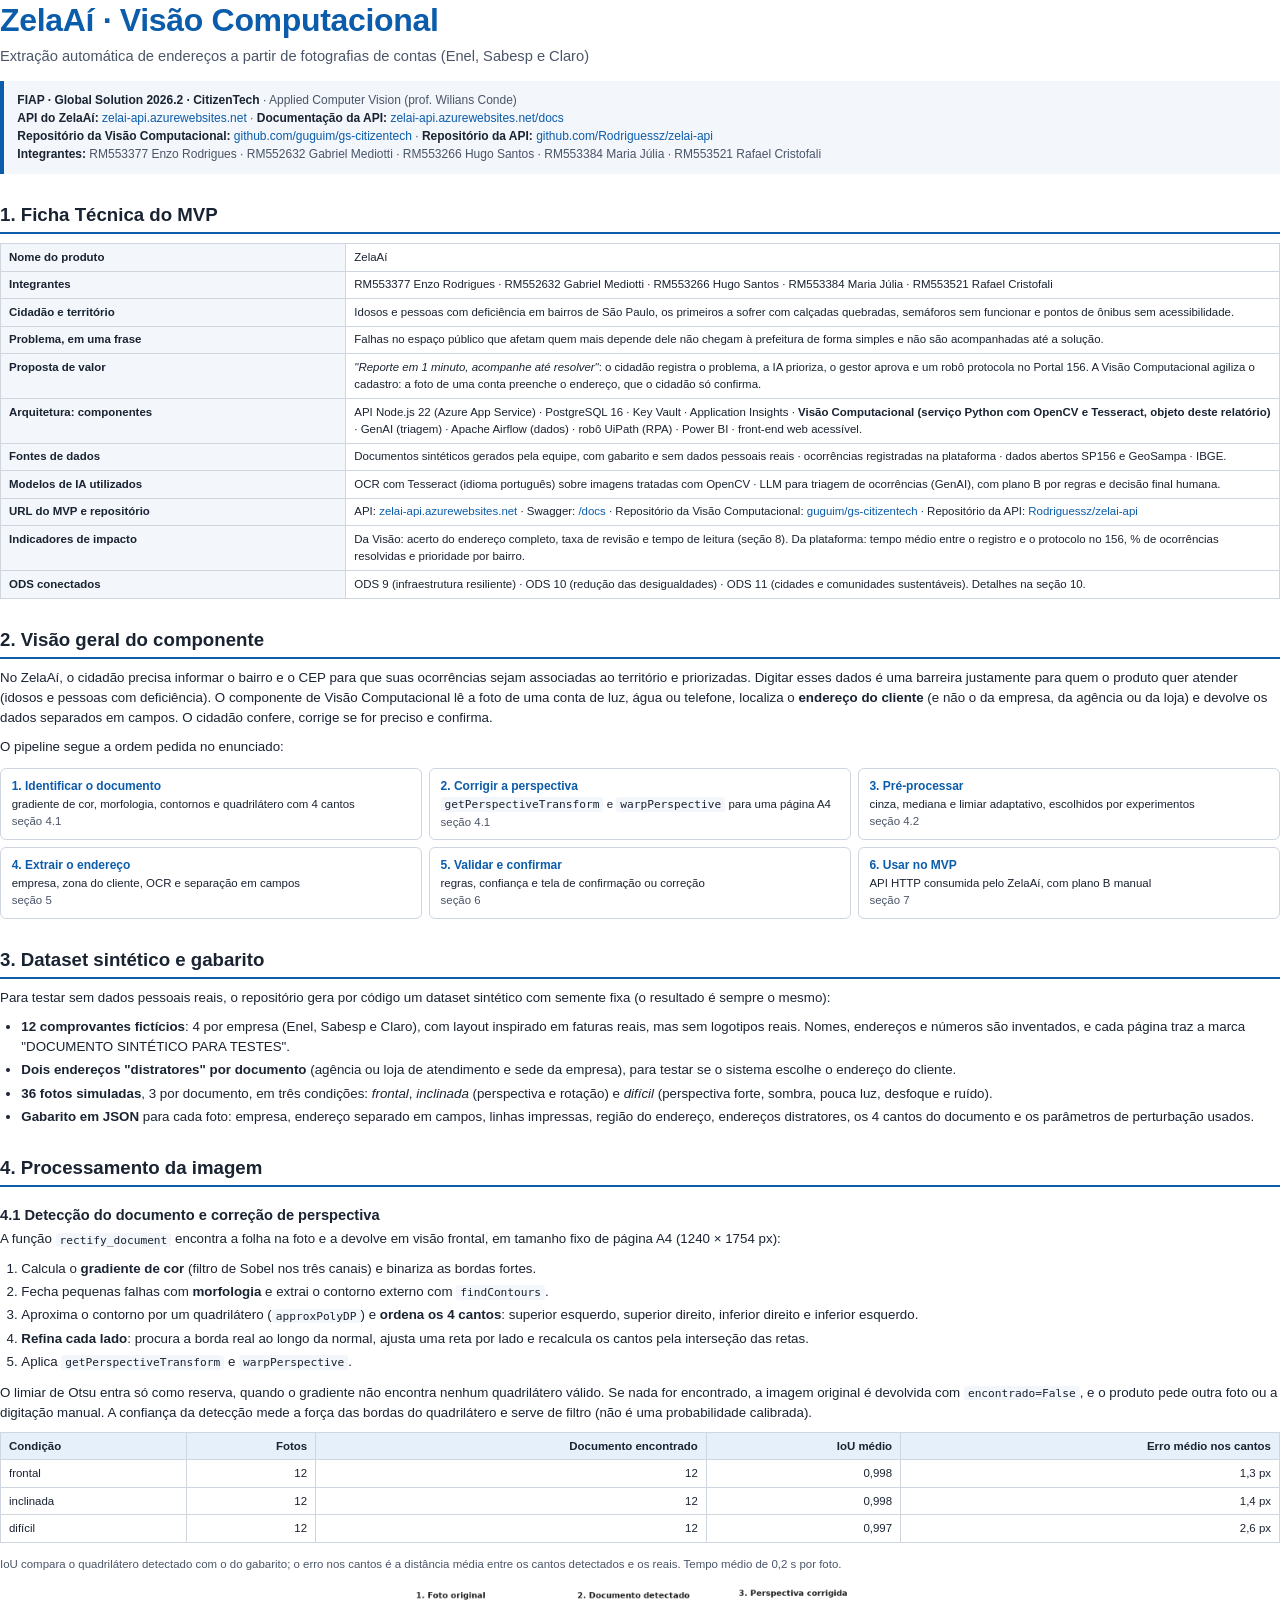
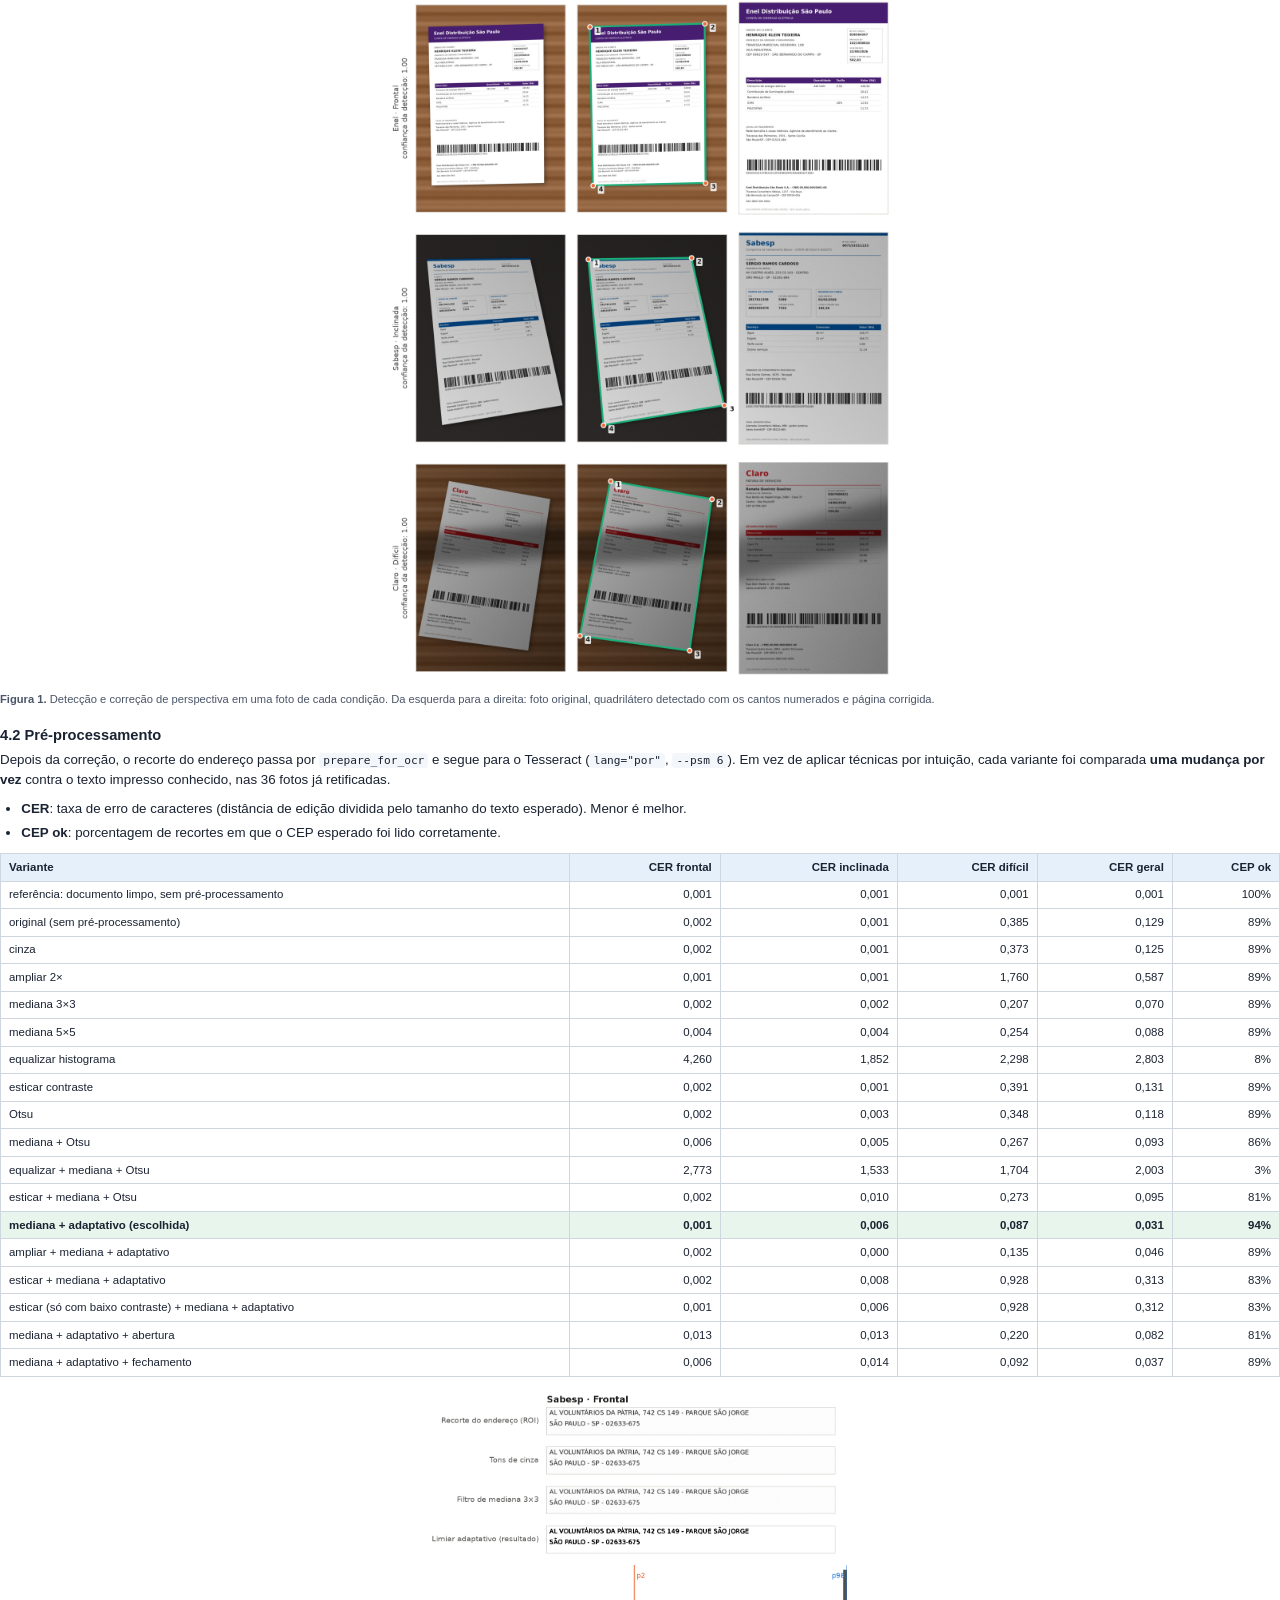
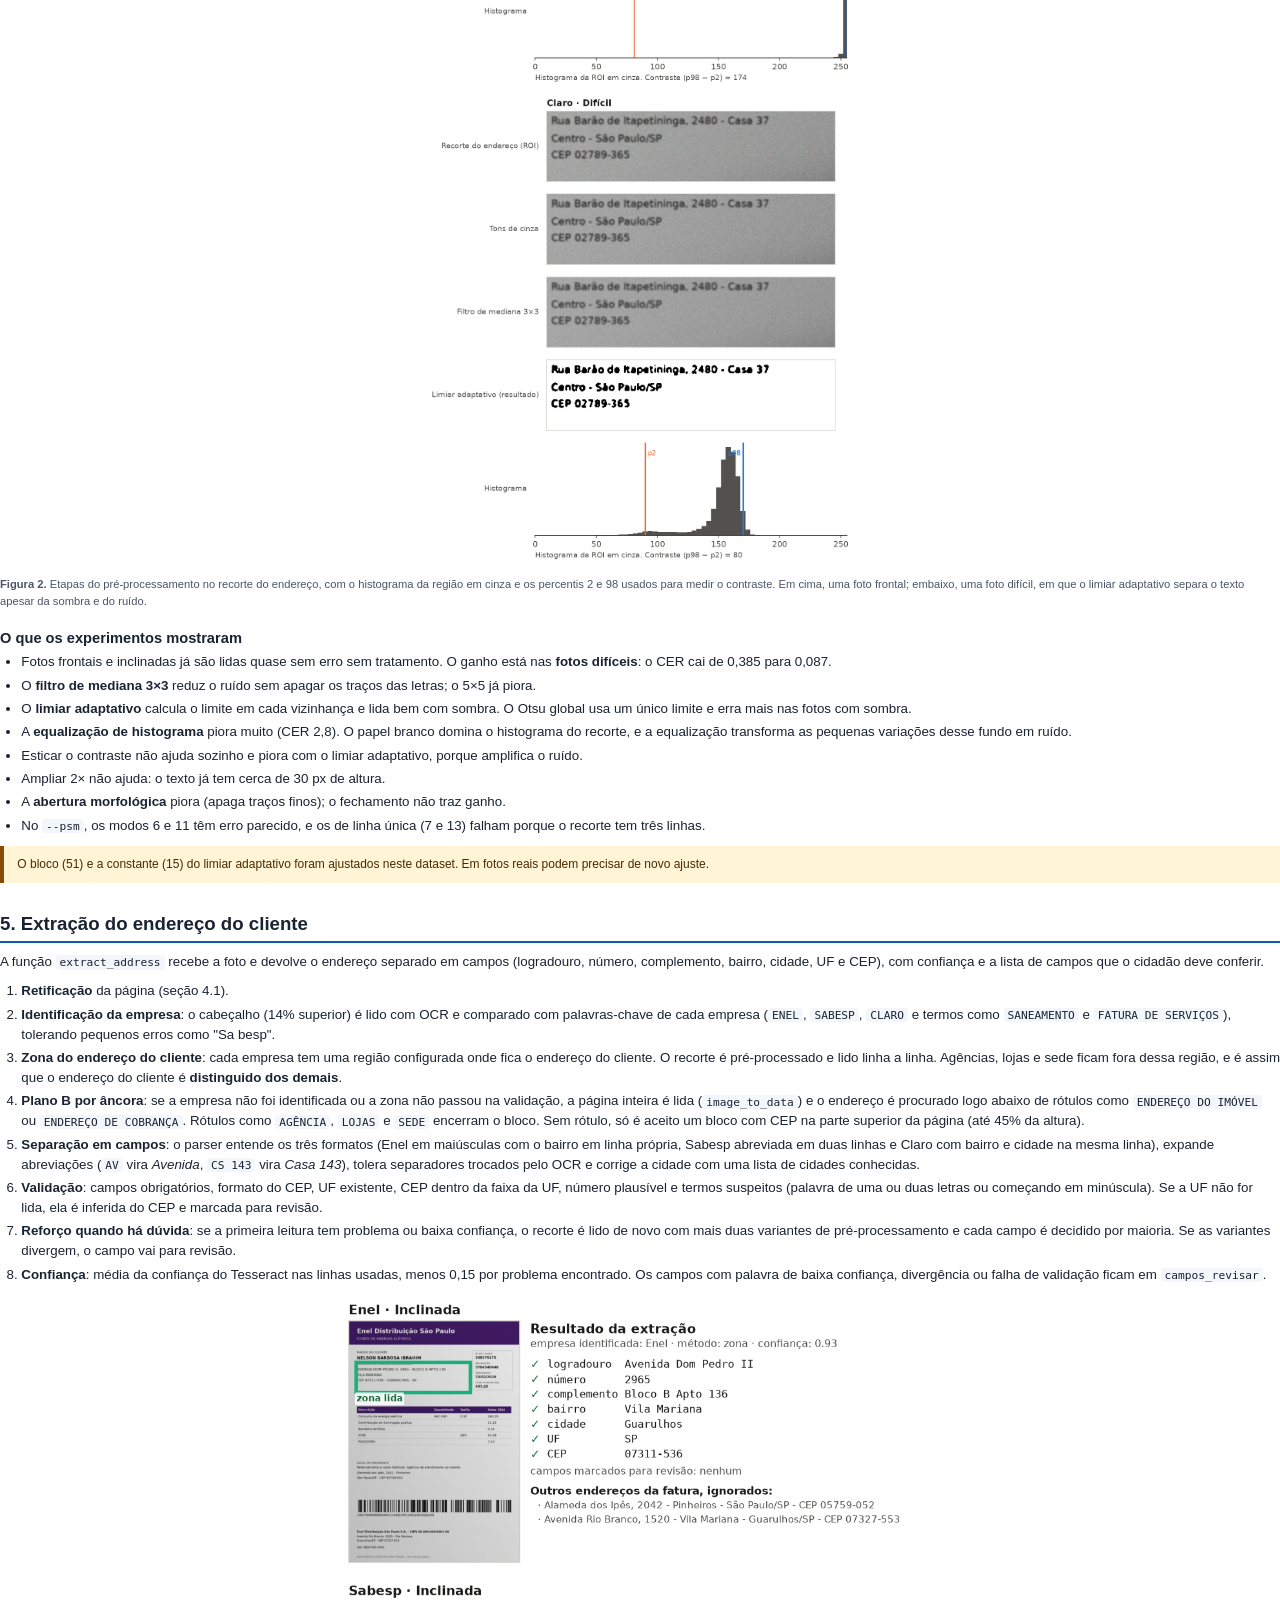
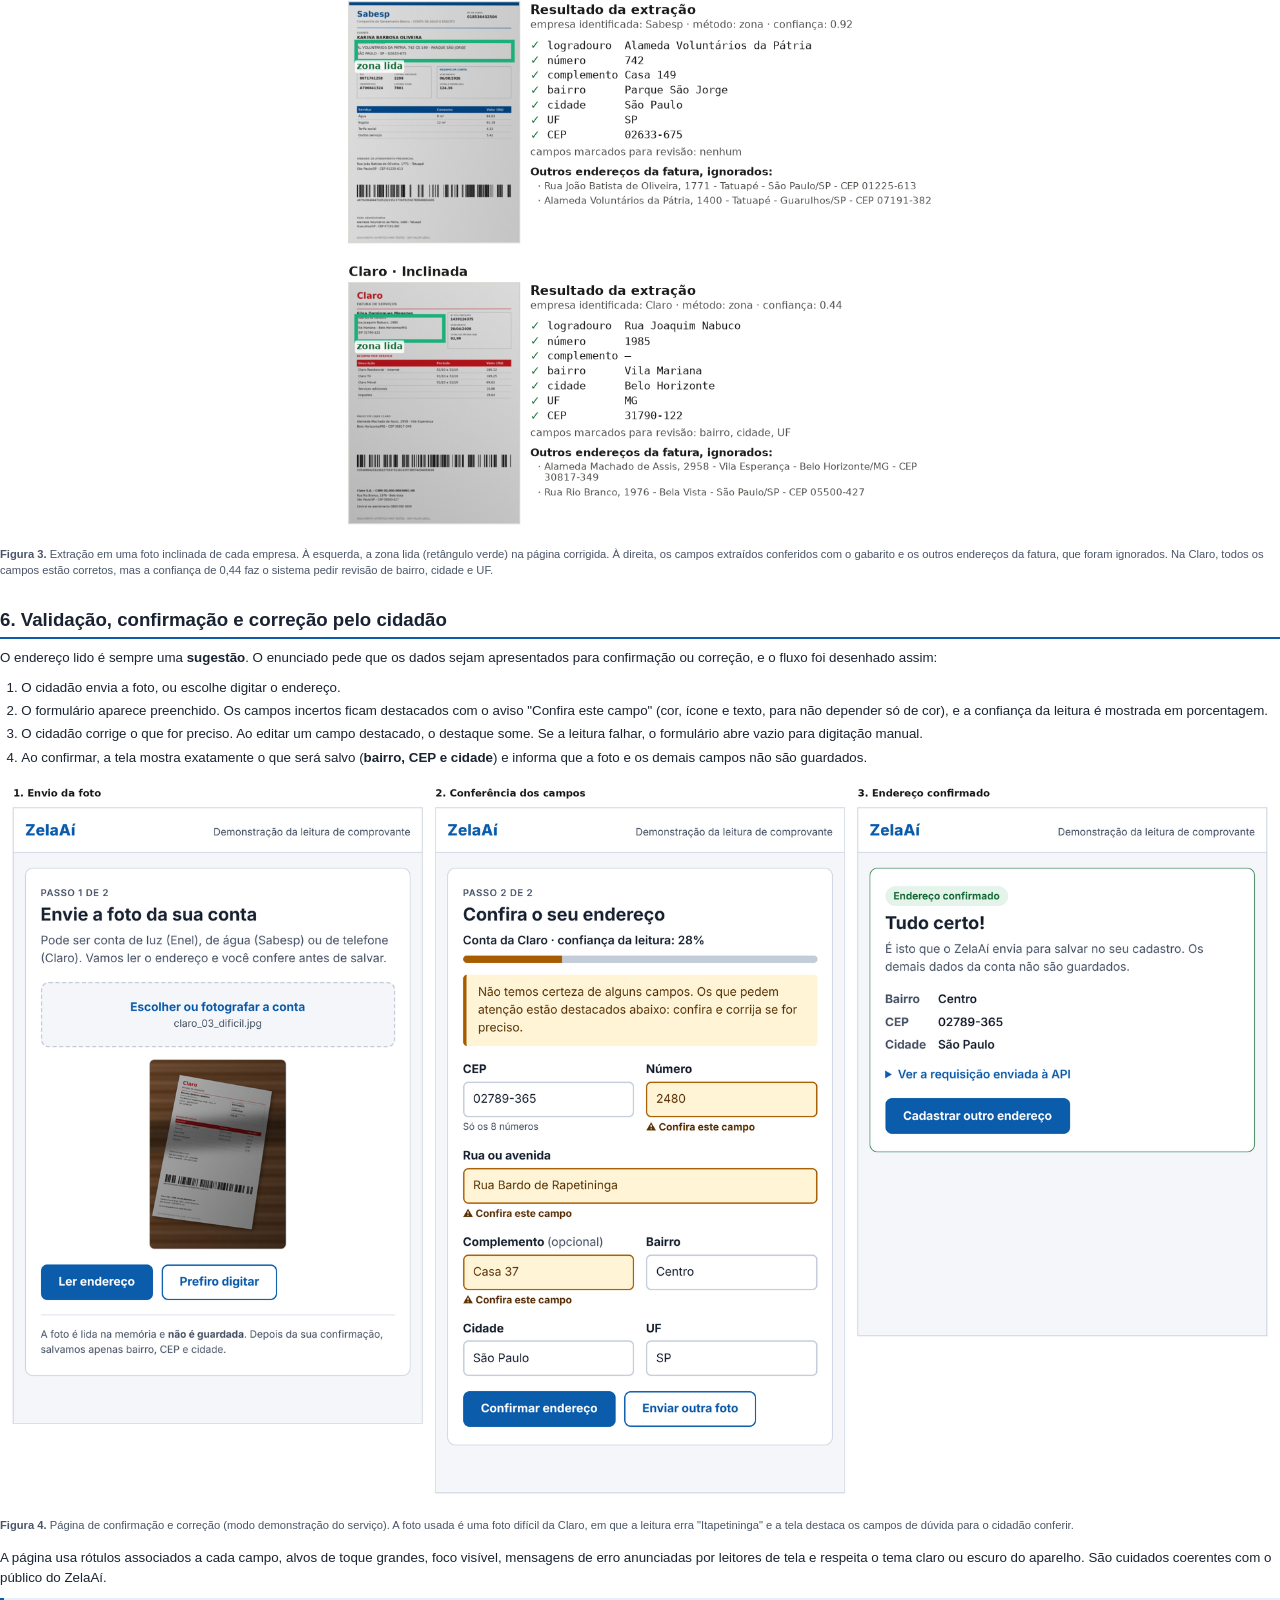
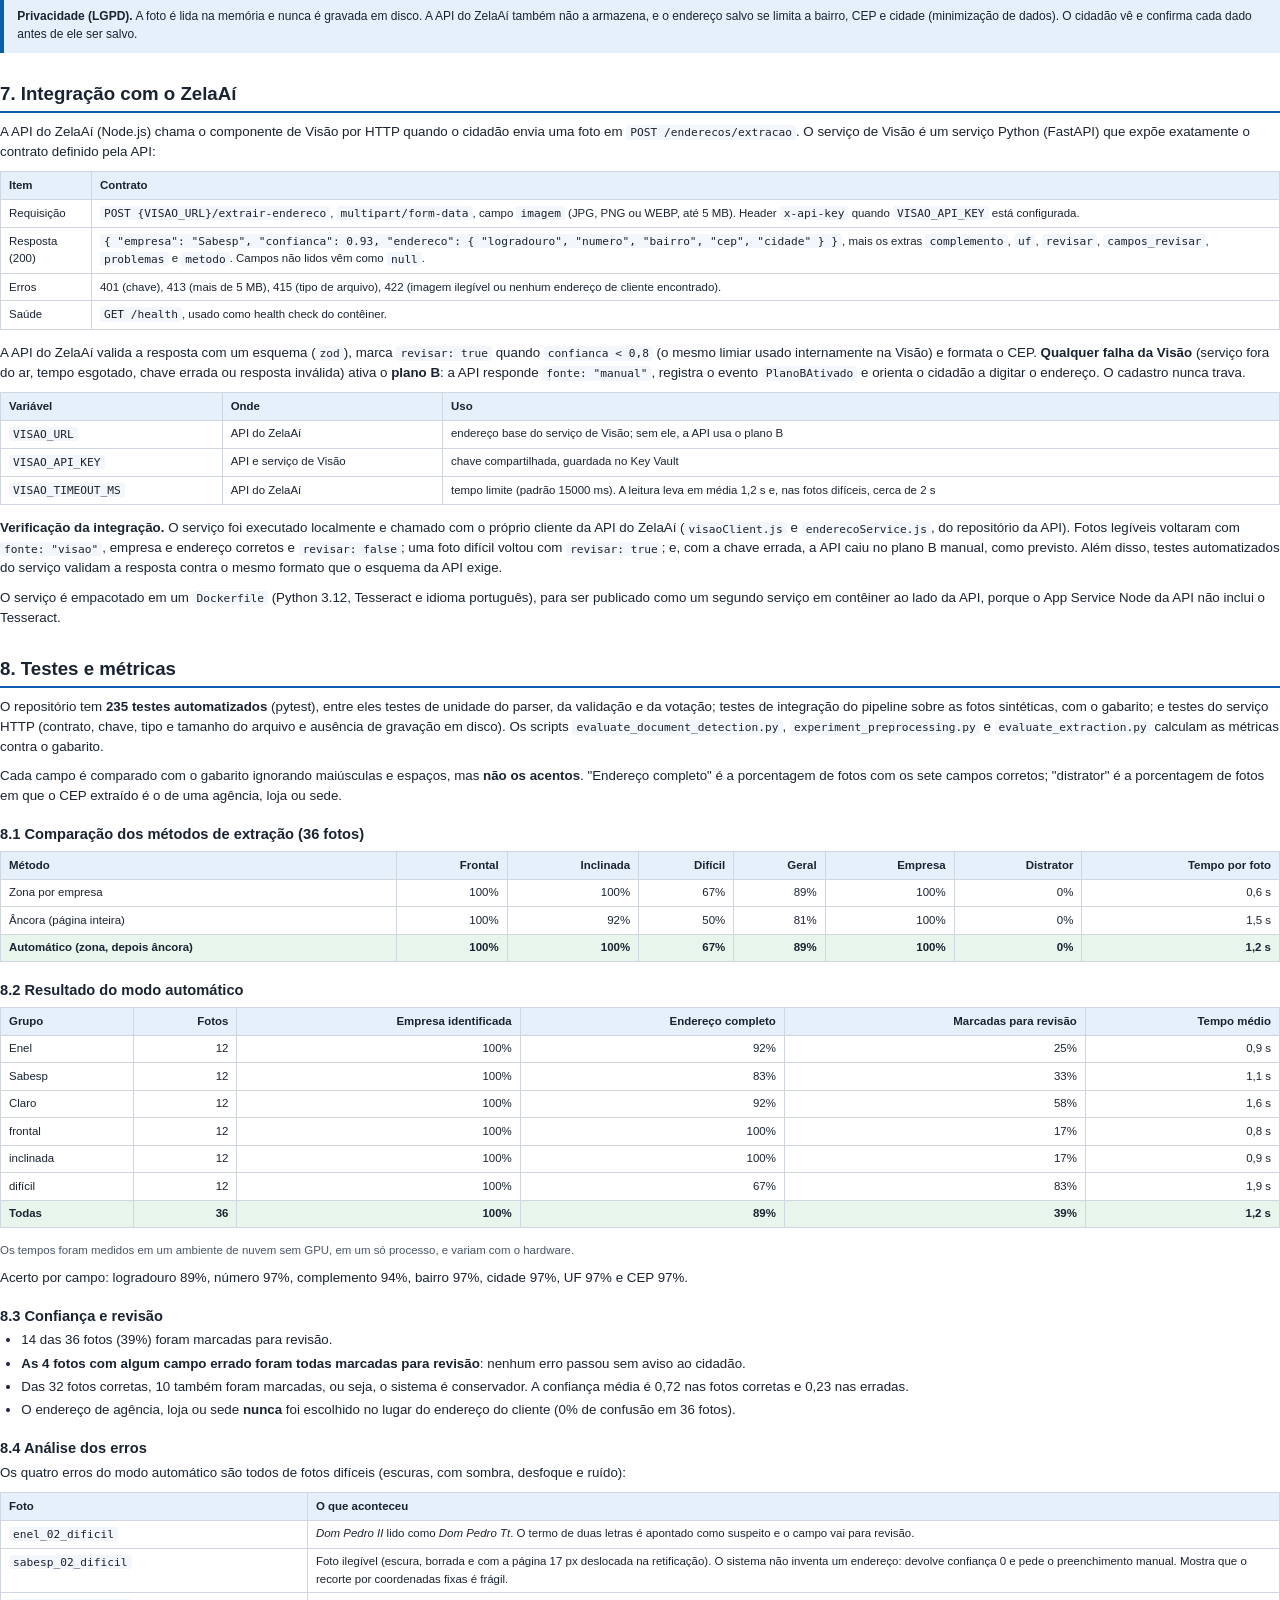
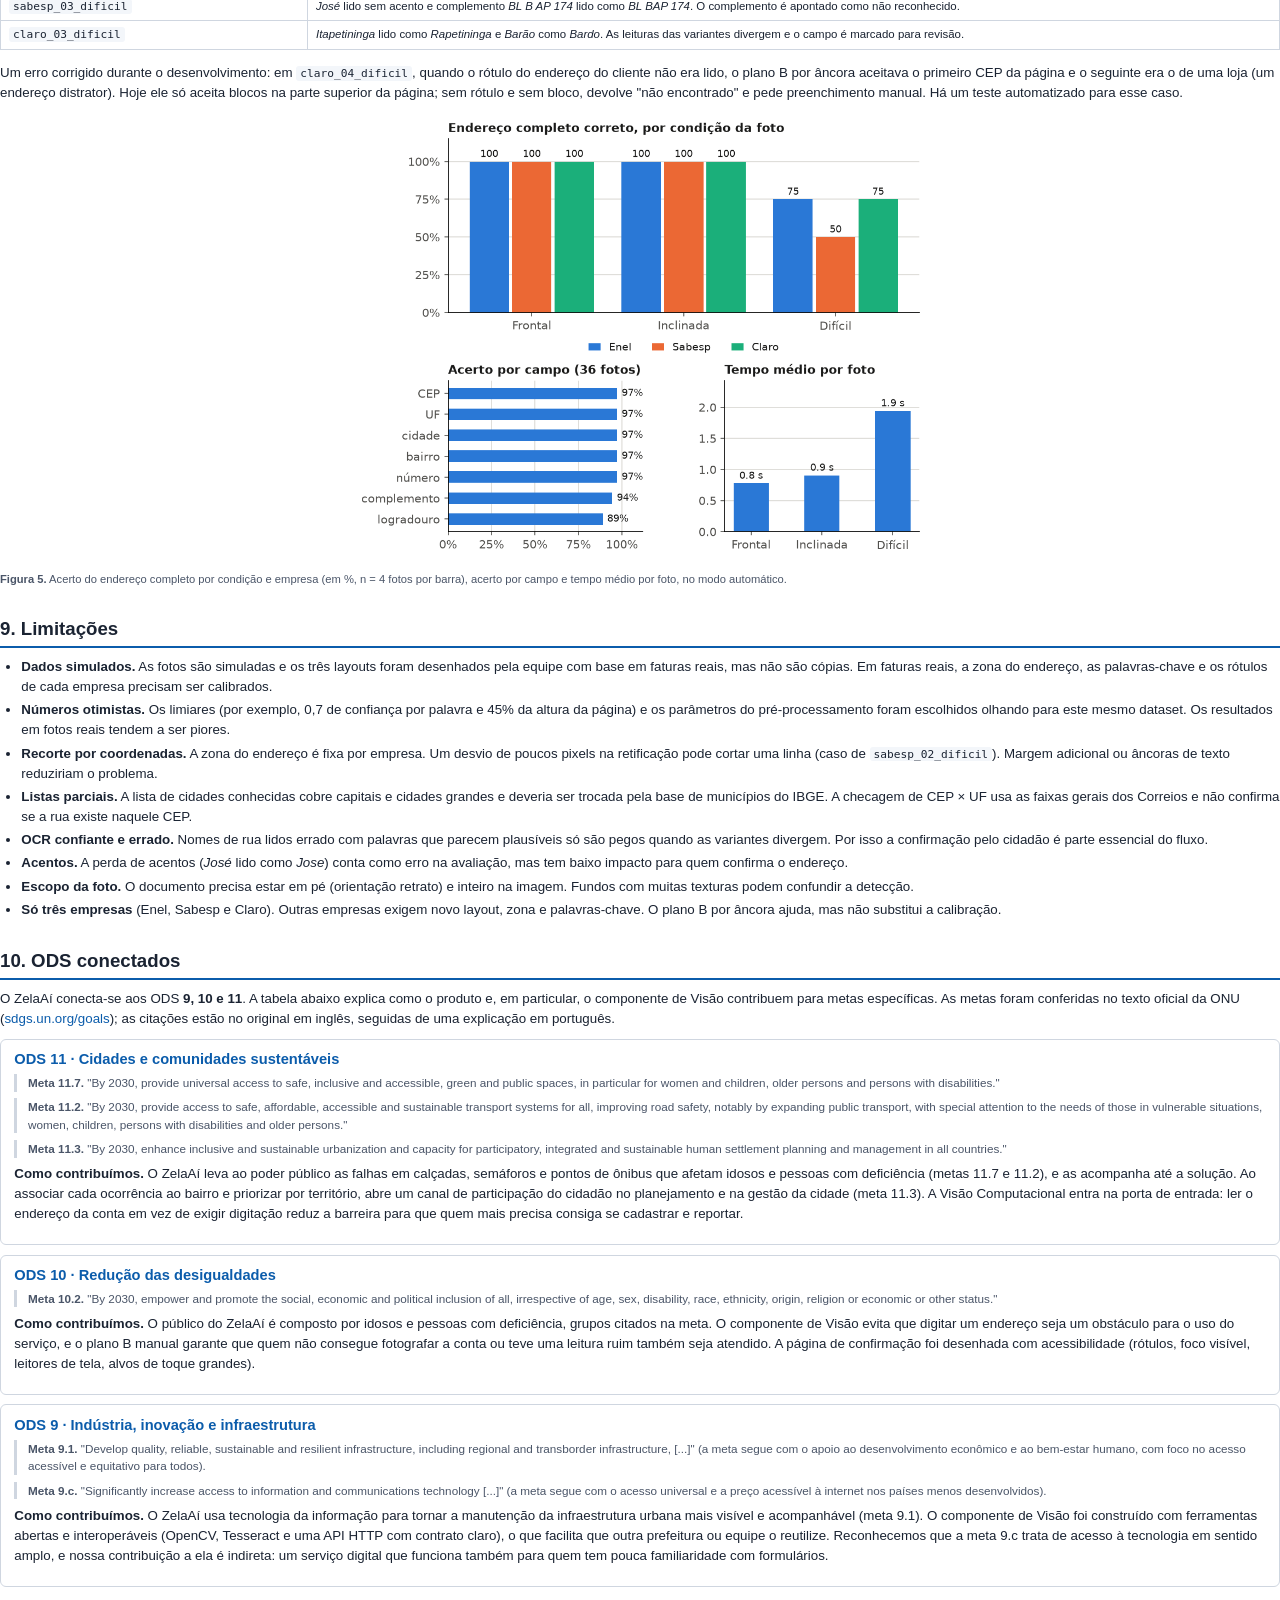
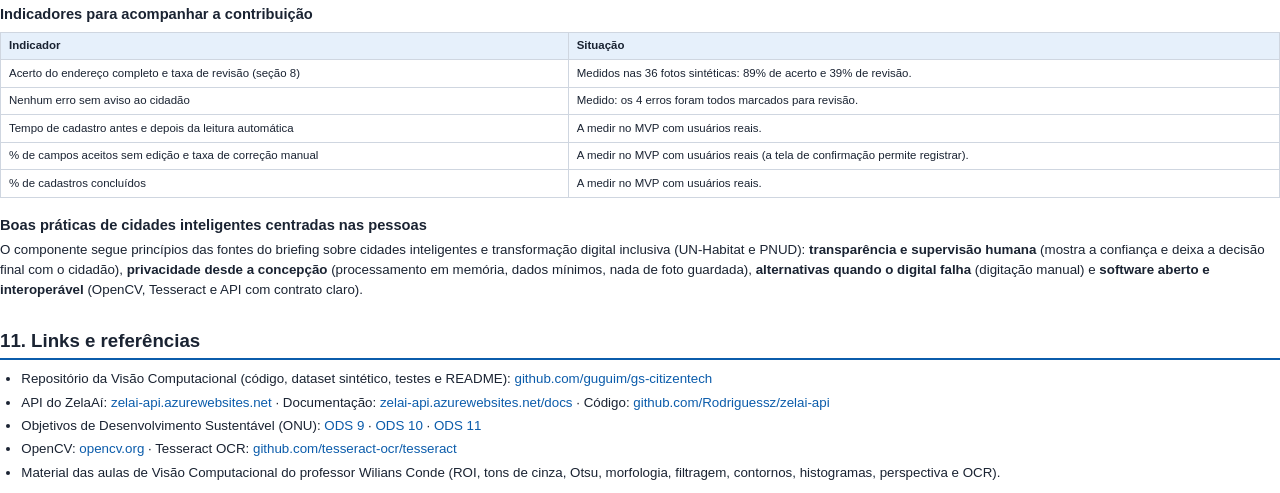
==== commit bdc2d28d: "fix: restore demo mode and shared upload handling in api" ====
--- a/docs/relatorio_tecnico.html
+++ b/docs/relatorio_tecnico.html
@@ -64,7 +64,9 @@
     <b>FIAP · Global Solution 2026.2 · CitizenTech</b> · Applied Computer Vision (prof. Wilians Conde)<br>
     <b>API do ZelaAí:</b> <a href="https://zelai-api.azurewebsites.net">zelai-api.azurewebsites.net</a> ·
     <b>Documentação da API:</b> <a href="https://zelai-api.azurewebsites.net/docs">zelai-api.azurewebsites.net/docs</a><br>
-    <b>Repositório da API:</b> <a href="https://github.com/Rodriguessz/zelai-api">github.com/Rodriguessz/zelai-api</a>
+    <b>Repositório da Visão Computacional:</b> <a href="https://github.com/guguim/gs-citizentech">github.com/guguim/gs-citizentech</a> ·
+    <b>Repositório da API:</b> <a href="https://github.com/Rodriguessz/zelai-api">github.com/Rodriguessz/zelai-api</a><br>
+    <b>Integrantes:</b> RM553377 Enzo Rodrigues · RM552632 Gabriel Mediotti · RM553266 Hugo Santos · RM553384 Maria Júlia · RM553521 Rafael Cristofali
 
   </div>
 </header>
@@ -72,13 +74,14 @@
 <h2>1. Ficha Técnica do MVP</h2>
 <table class="ficha">
   <tr><th>Nome do produto</th><td>ZelaAí</td></tr>
+  <tr><th>Integrantes</th><td>RM553377 Enzo Rodrigues · RM552632 Gabriel Mediotti · RM553266 Hugo Santos · RM553384 Maria Júlia · RM553521 Rafael Cristofali</td></tr>
   <tr><th>Cidadão e território</th><td>Idosos e pessoas com deficiência em bairros de São Paulo, os primeiros a sofrer com calçadas quebradas, semáforos sem funcionar e pontos de ônibus sem acessibilidade.</td></tr>
   <tr><th>Problema, em uma frase</th><td>Falhas no espaço público que afetam quem mais depende dele não chegam à prefeitura de forma simples e não são acompanhadas até a solução.</td></tr>
   <tr><th>Proposta de valor</th><td><i>"Reporte em 1 minuto, acompanhe até resolver"</i>: o cidadão registra o problema, a IA prioriza, o gestor aprova e um robô protocola no Portal 156. A Visão Computacional agiliza o cadastro: a foto de uma conta preenche o endereço, que o cidadão só confirma.</td></tr>
   <tr><th>Arquitetura: componentes</th><td>API Node.js 22 (Azure App Service) · PostgreSQL 16 · Key Vault · Application Insights · <b>Visão Computacional (serviço Python com OpenCV e Tesseract, objeto deste relatório)</b> · GenAI (triagem) · Apache Airflow (dados) · robô UiPath (RPA) · Power BI · front-end web acessível.</td></tr>
   <tr><th>Fontes de dados</th><td>Documentos sintéticos gerados pela equipe, com gabarito e sem dados pessoais reais · ocorrências registradas na plataforma · dados abertos SP156 e GeoSampa · IBGE.</td></tr>
   <tr><th>Modelos de IA utilizados</th><td>OCR com Tesseract (idioma português) sobre imagens tratadas com OpenCV · LLM para triagem de ocorrências (GenAI), com plano B por regras e decisão final humana.</td></tr>
-  <tr><th>URL do MVP e repositório</th><td>API: <a href="https://zelai-api.azurewebsites.net">zelai-api.azurewebsites.net</a> · Swagger: <a href="https://zelai-api.azurewebsites.net/docs">/docs</a> · Repositório da API: <a href="https://github.com/Rodriguessz/zelai-api">Rodriguessz/zelai-api</a></td></tr>
+  <tr><th>URL do MVP e repositório</th><td>API: <a href="https://zelai-api.azurewebsites.net">zelai-api.azurewebsites.net</a> · Swagger: <a href="https://zelai-api.azurewebsites.net/docs">/docs</a> · Repositório da Visão Computacional: <a href="https://github.com/guguim/gs-citizentech">guguim/gs-citizentech</a> · Repositório da API: <a href="https://github.com/Rodriguessz/zelai-api">Rodriguessz/zelai-api</a></td></tr>
   <tr><th>Indicadores de impacto</th><td>Da Visão: acerto do endereço completo, taxa de revisão e tempo de leitura (seção 8). Da plataforma: tempo médio entre o registro e o protocolo no 156, % de ocorrências resolvidas e prioridade por bairro.</td></tr>
   <tr><th>ODS conectados</th><td>ODS 9 (infraestrutura resiliente) · ODS 10 (redução das desigualdades) · ODS 11 (cidades e comunidades sustentáveis). Detalhes na seção 10.</td></tr>
 </table>
@@ -333,6 +336,7 @@
 
 <h2>11. Links e referências</h2>
 <ul>
+  <li>Repositório da Visão Computacional (código, dataset sintético, testes e README): <a href="https://github.com/guguim/gs-citizentech">github.com/guguim/gs-citizentech</a></li>
   <li>API do ZelaAí: <a href="https://zelai-api.azurewebsites.net">zelai-api.azurewebsites.net</a> · Documentação: <a href="https://zelai-api.azurewebsites.net/docs">zelai-api.azurewebsites.net/docs</a> · Código: <a href="https://github.com/Rodriguessz/zelai-api">github.com/Rodriguessz/zelai-api</a></li>
   <li>Objetivos de Desenvolvimento Sustentável (ONU): <a href="https://sdgs.un.org/goals/goal9">ODS 9</a> · <a href="https://sdgs.un.org/goals/goal10">ODS 10</a> · <a href="https://sdgs.un.org/goals/goal11">ODS 11</a></li>
   <li>OpenCV: <a href="https://opencv.org">opencv.org</a> · Tesseract OCR: <a href="https://github.com/tesseract-ocr/tesseract">github.com/tesseract-ocr/tesseract</a></li>
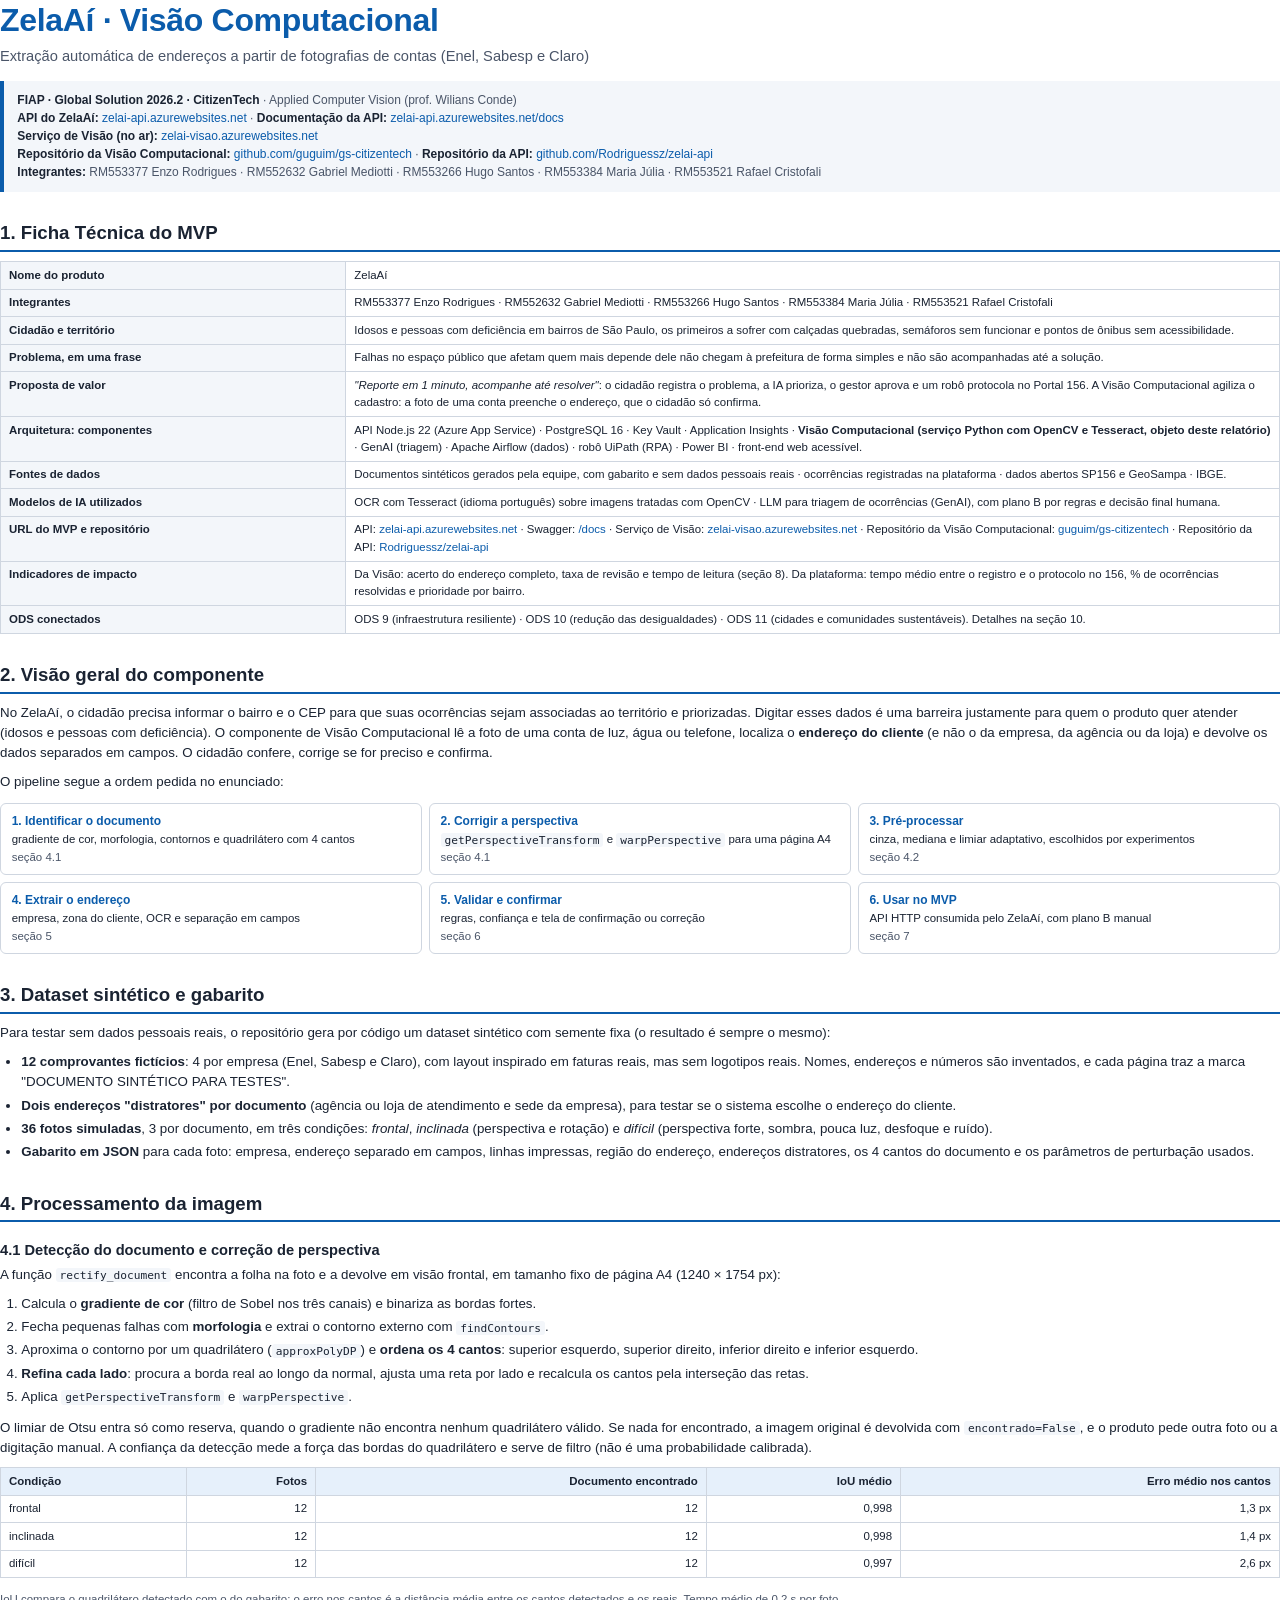
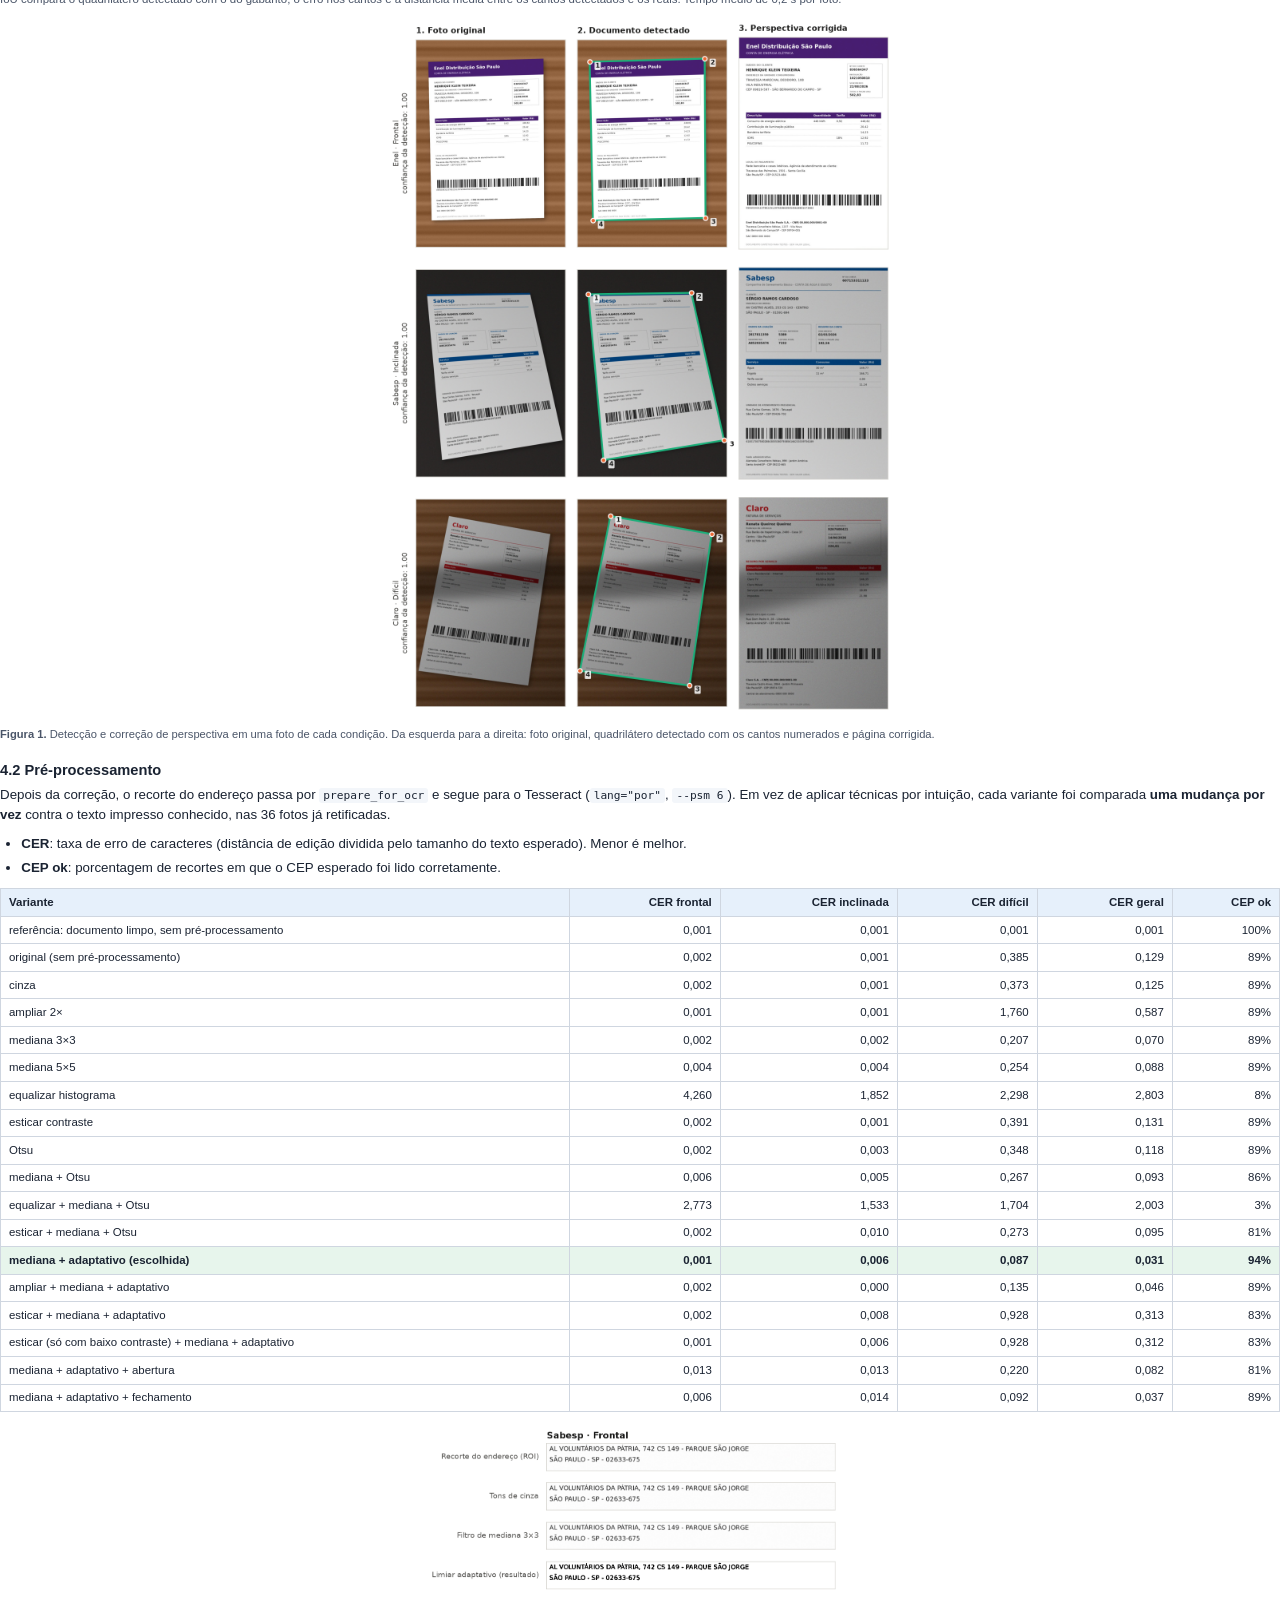
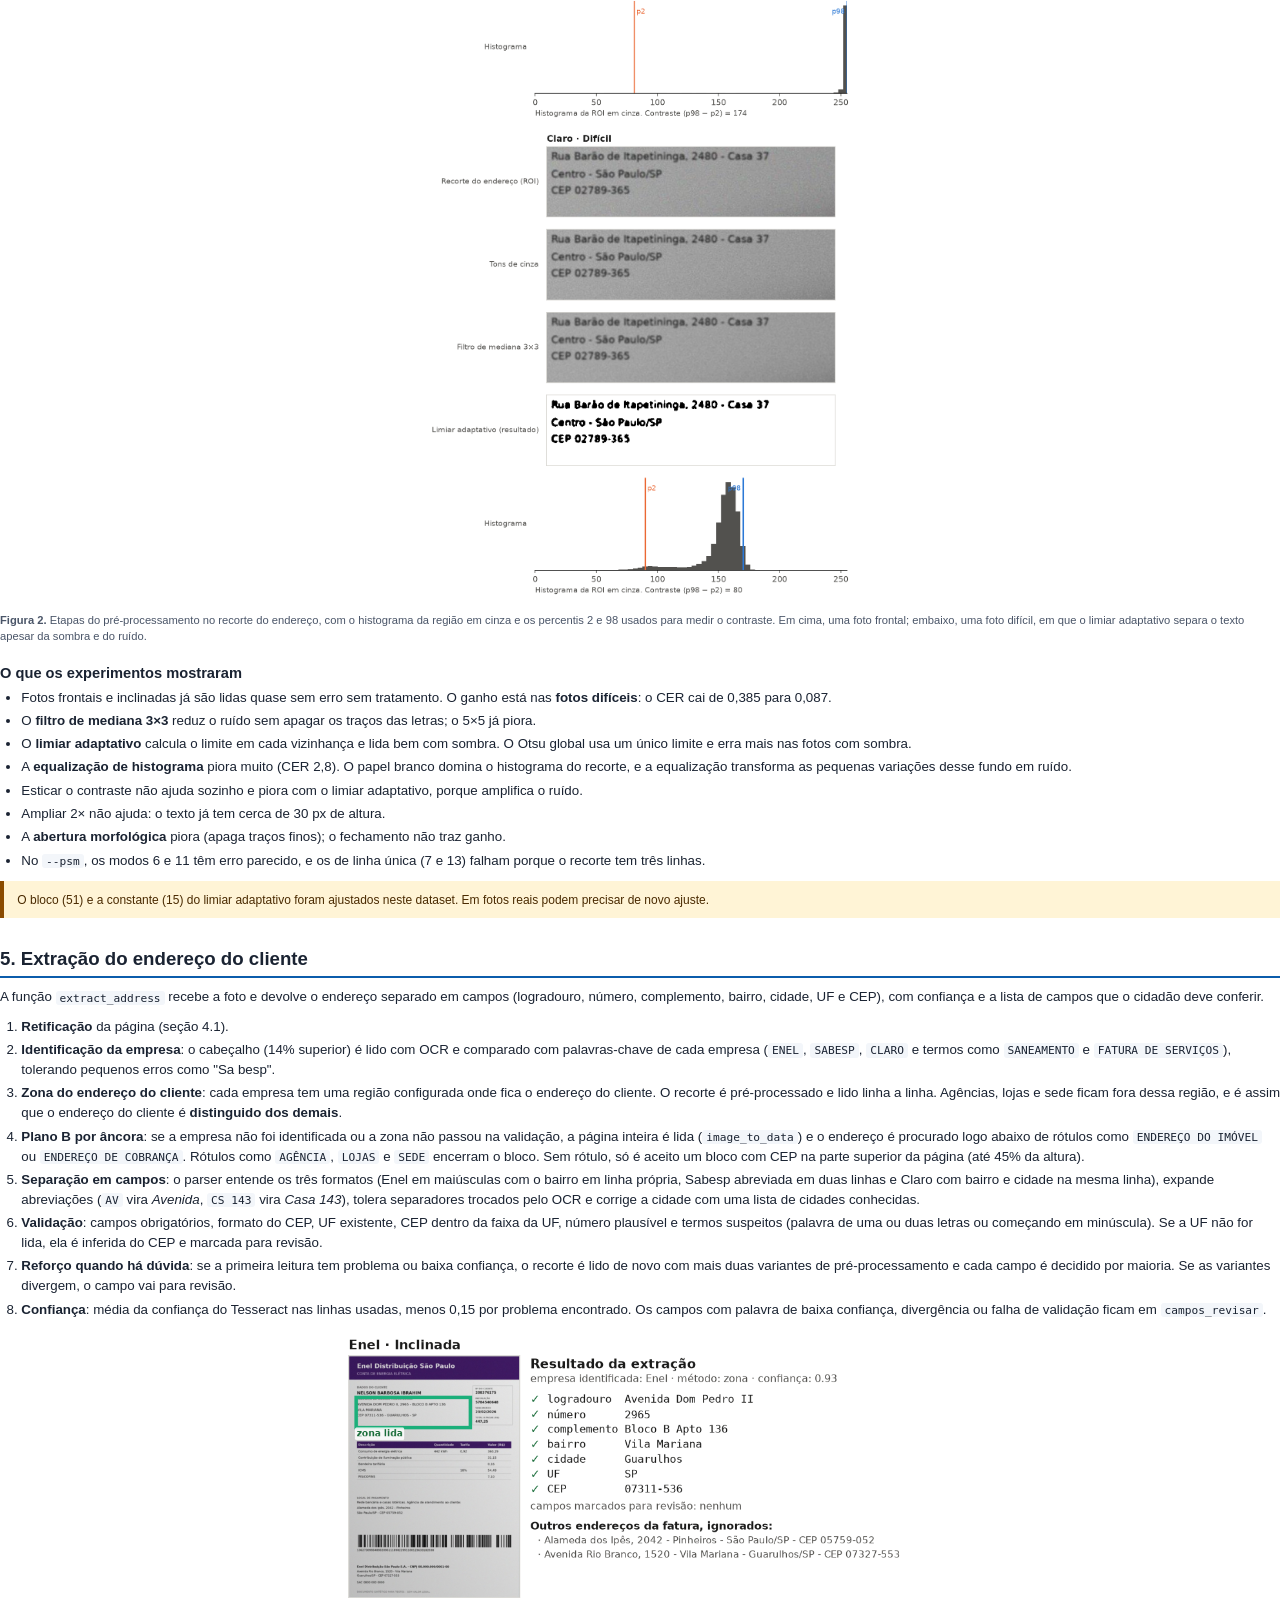
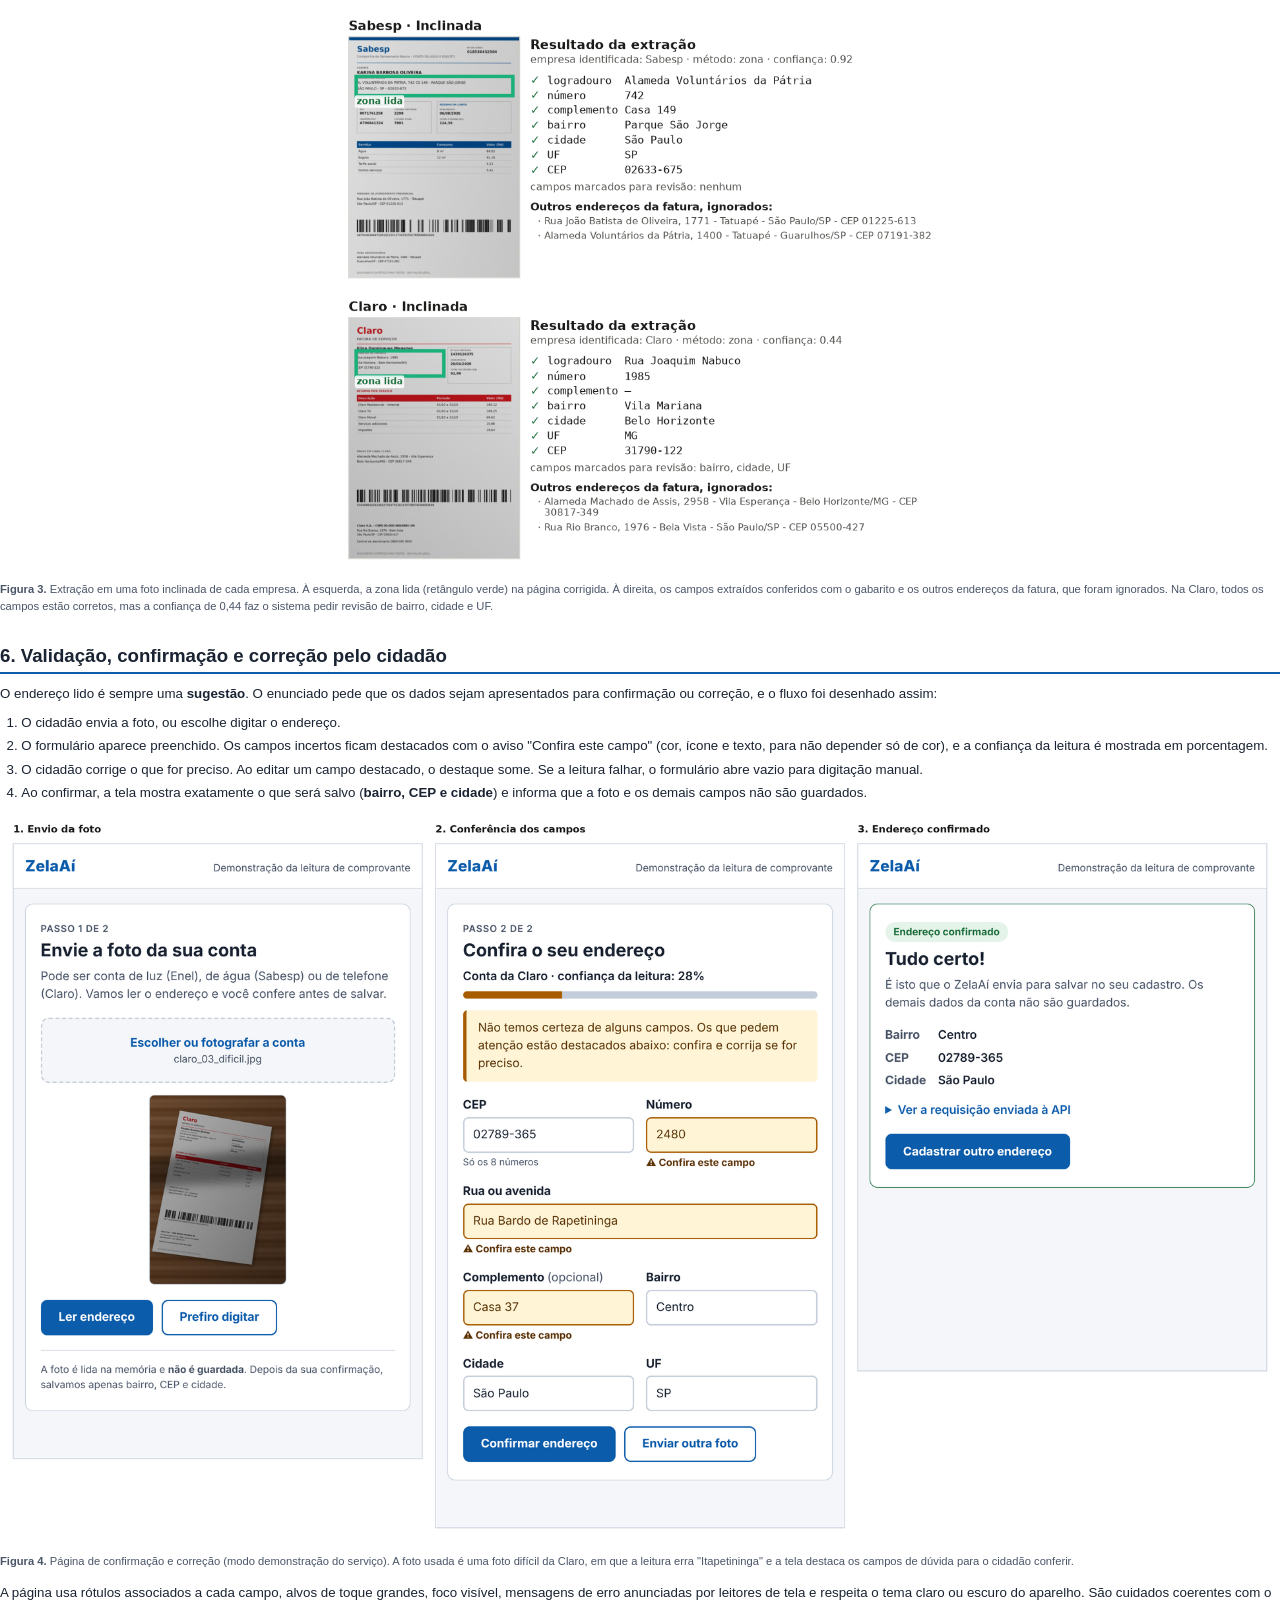
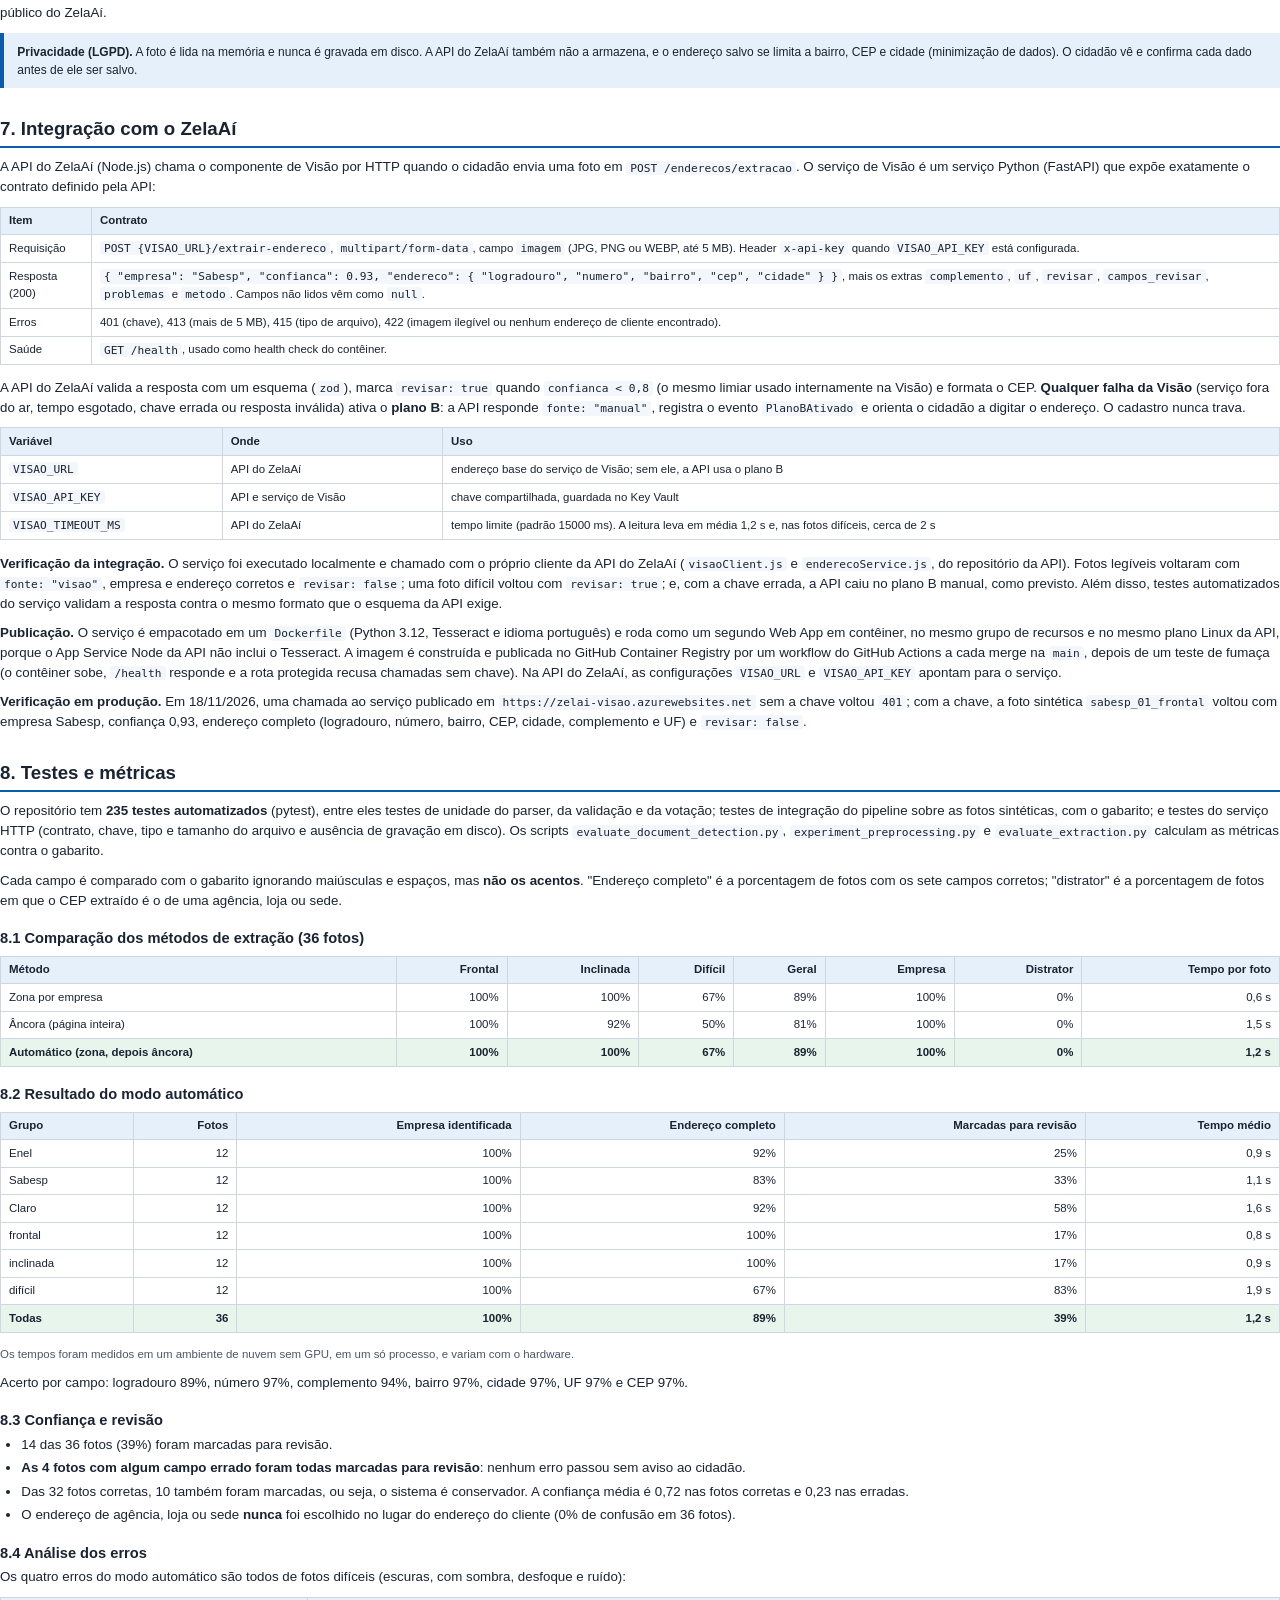
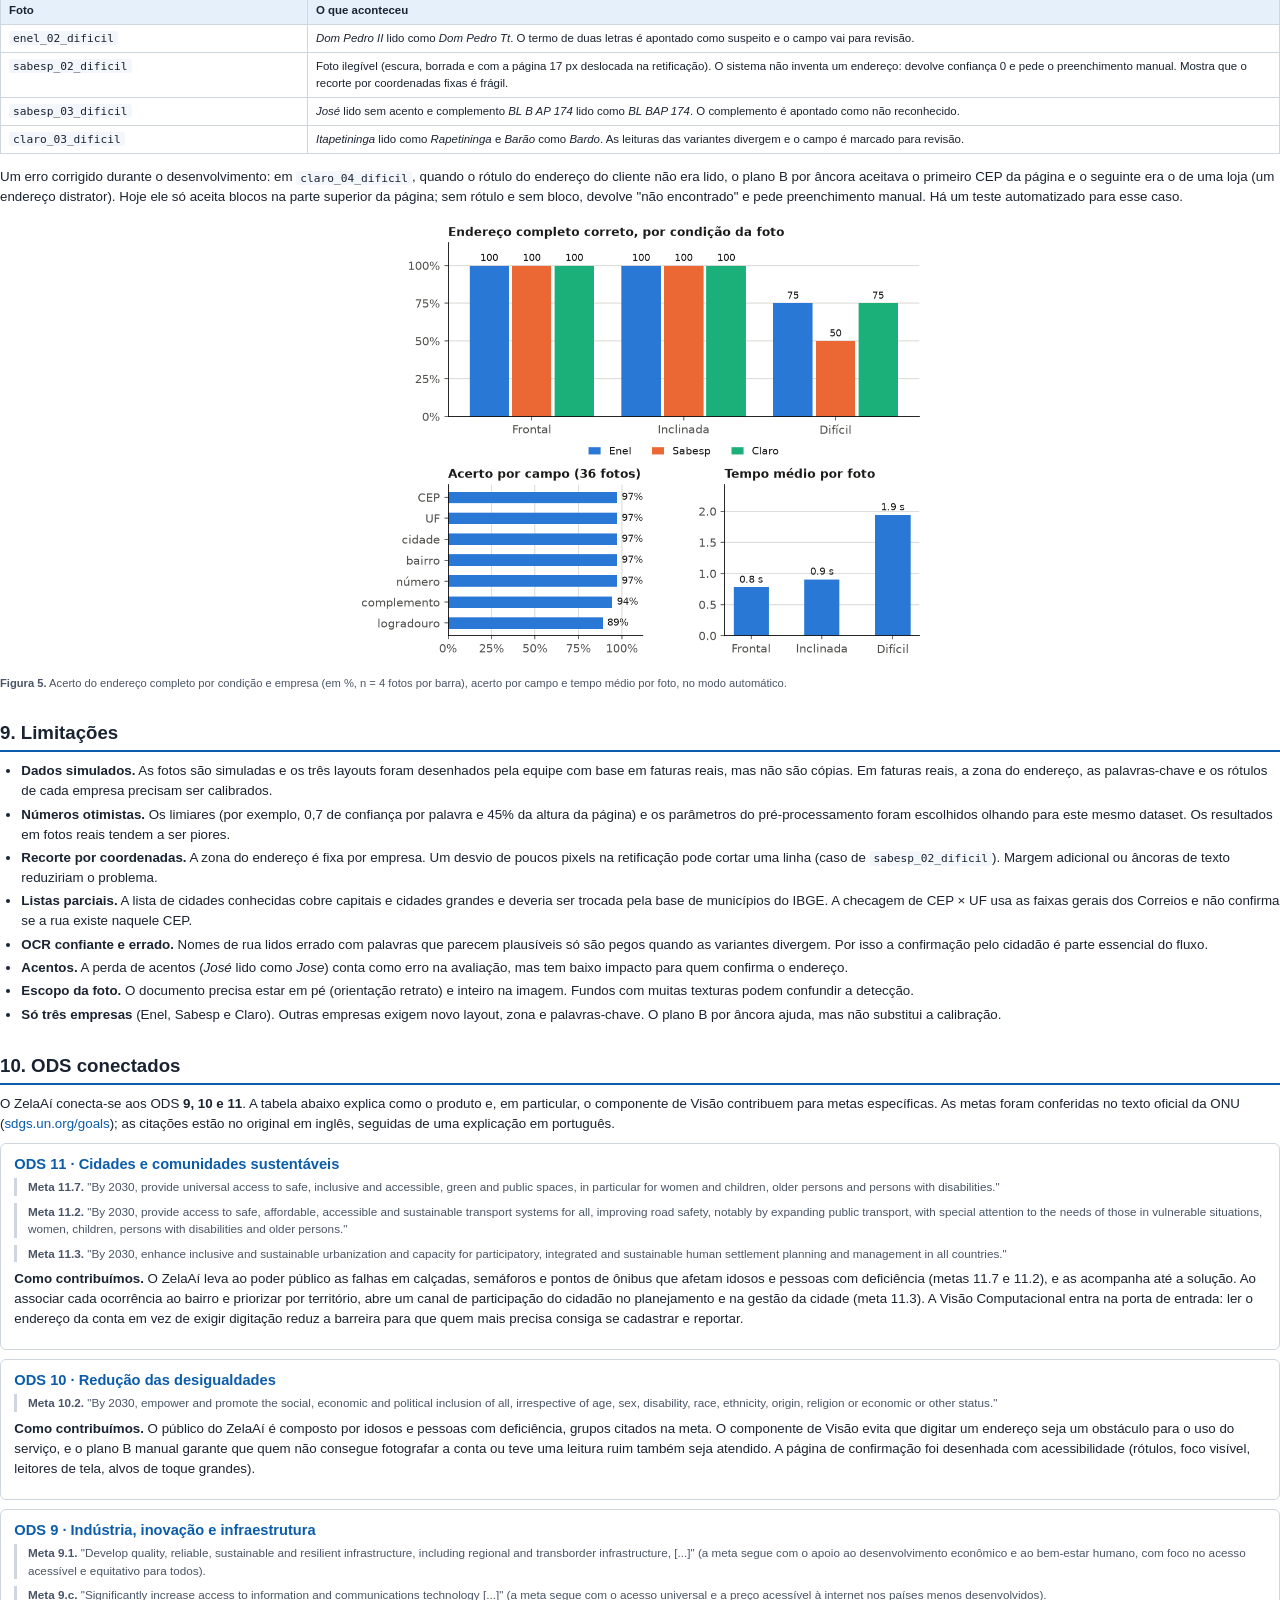
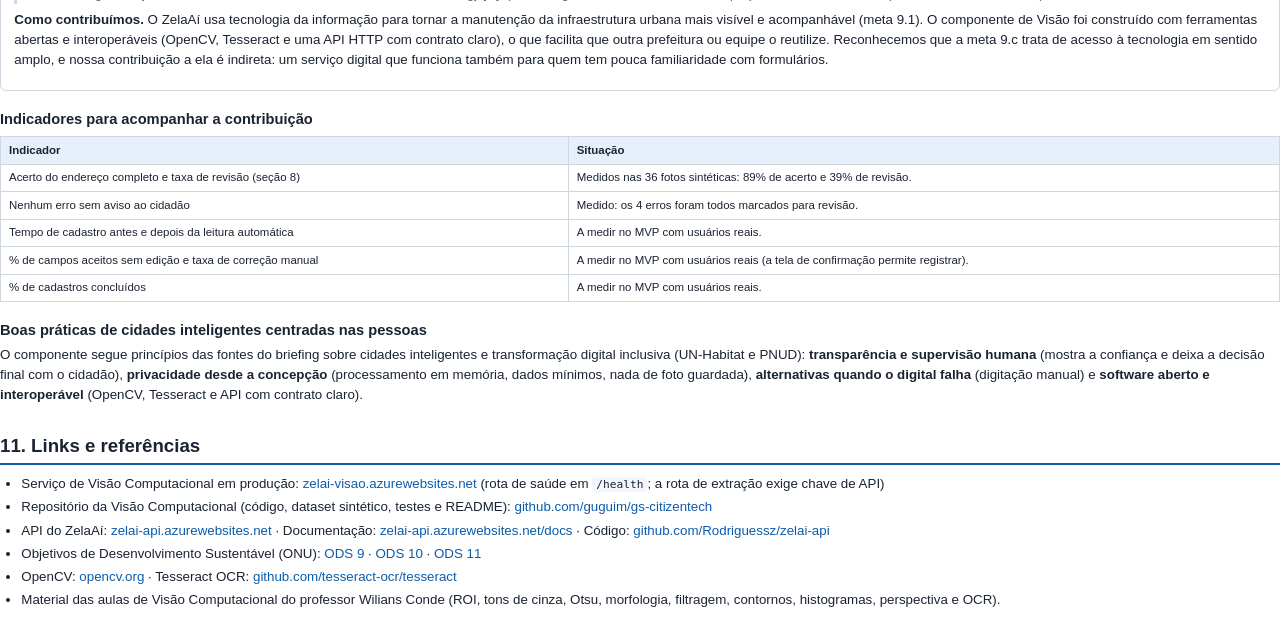
==== commit 9c5b9cb3: "docs: add deployed vision service url" ====
--- a/docs/relatorio_tecnico.html
+++ b/docs/relatorio_tecnico.html
@@ -64,6 +64,7 @@
     <b>FIAP · Global Solution 2026.2 · CitizenTech</b> · Applied Computer Vision (prof. Wilians Conde)<br>
     <b>API do ZelaAí:</b> <a href="https://zelai-api.azurewebsites.net">zelai-api.azurewebsites.net</a> ·
     <b>Documentação da API:</b> <a href="https://zelai-api.azurewebsites.net/docs">zelai-api.azurewebsites.net/docs</a><br>
+    <b>Serviço de Visão (no ar):</b> <a href="https://zelai-visao.azurewebsites.net/health">zelai-visao.azurewebsites.net</a><br>
     <b>Repositório da Visão Computacional:</b> <a href="https://github.com/guguim/gs-citizentech">github.com/guguim/gs-citizentech</a> ·
     <b>Repositório da API:</b> <a href="https://github.com/Rodriguessz/zelai-api">github.com/Rodriguessz/zelai-api</a><br>
     <b>Integrantes:</b> RM553377 Enzo Rodrigues · RM552632 Gabriel Mediotti · RM553266 Hugo Santos · RM553384 Maria Júlia · RM553521 Rafael Cristofali
@@ -81,7 +82,7 @@
   <tr><th>Arquitetura: componentes</th><td>API Node.js 22 (Azure App Service) · PostgreSQL 16 · Key Vault · Application Insights · <b>Visão Computacional (serviço Python com OpenCV e Tesseract, objeto deste relatório)</b> · GenAI (triagem) · Apache Airflow (dados) · robô UiPath (RPA) · Power BI · front-end web acessível.</td></tr>
   <tr><th>Fontes de dados</th><td>Documentos sintéticos gerados pela equipe, com gabarito e sem dados pessoais reais · ocorrências registradas na plataforma · dados abertos SP156 e GeoSampa · IBGE.</td></tr>
   <tr><th>Modelos de IA utilizados</th><td>OCR com Tesseract (idioma português) sobre imagens tratadas com OpenCV · LLM para triagem de ocorrências (GenAI), com plano B por regras e decisão final humana.</td></tr>
-  <tr><th>URL do MVP e repositório</th><td>API: <a href="https://zelai-api.azurewebsites.net">zelai-api.azurewebsites.net</a> · Swagger: <a href="https://zelai-api.azurewebsites.net/docs">/docs</a> · Repositório da Visão Computacional: <a href="https://github.com/guguim/gs-citizentech">guguim/gs-citizentech</a> · Repositório da API: <a href="https://github.com/Rodriguessz/zelai-api">Rodriguessz/zelai-api</a></td></tr>
+  <tr><th>URL do MVP e repositório</th><td>API: <a href="https://zelai-api.azurewebsites.net">zelai-api.azurewebsites.net</a> · Swagger: <a href="https://zelai-api.azurewebsites.net/docs">/docs</a> · Serviço de Visão: <a href="https://zelai-visao.azurewebsites.net/health">zelai-visao.azurewebsites.net</a> · Repositório da Visão Computacional: <a href="https://github.com/guguim/gs-citizentech">guguim/gs-citizentech</a> · Repositório da API: <a href="https://github.com/Rodriguessz/zelai-api">Rodriguessz/zelai-api</a></td></tr>
   <tr><th>Indicadores de impacto</th><td>Da Visão: acerto do endereço completo, taxa de revisão e tempo de leitura (seção 8). Da plataforma: tempo médio entre o registro e o protocolo no 156, % de ocorrências resolvidas e prioridade por bairro.</td></tr>
   <tr><th>ODS conectados</th><td>ODS 9 (infraestrutura resiliente) · ODS 10 (redução das desigualdades) · ODS 11 (cidades e comunidades sustentáveis). Detalhes na seção 10.</td></tr>
 </table>
@@ -232,7 +233,8 @@
 </table>
 
 <p><b>Verificação da integração.</b> O serviço foi executado localmente e chamado com o próprio cliente da API do ZelaAí (<code>visaoClient.js</code> e <code>enderecoService.js</code>, do repositório da API). Fotos legíveis voltaram com <code>fonte: "visao"</code>, empresa e endereço corretos e <code>revisar: false</code>; uma foto difícil voltou com <code>revisar: true</code>; e, com a chave errada, a API caiu no plano B manual, como previsto. Além disso, testes automatizados do serviço validam a resposta contra o mesmo formato que o esquema da API exige.</p>
-<p>O serviço é empacotado em um <code>Dockerfile</code> (Python 3.12, Tesseract e idioma português), para ser publicado como um segundo serviço em contêiner ao lado da API, porque o App Service Node da API não inclui o Tesseract.</p>
+<p><b>Publicação.</b> O serviço é empacotado em um <code>Dockerfile</code> (Python 3.12, Tesseract e idioma português) e roda como um segundo Web App em contêiner, no mesmo grupo de recursos e no mesmo plano Linux da API, porque o App Service Node da API não inclui o Tesseract. A imagem é construída e publicada no GitHub Container Registry por um workflow do GitHub Actions a cada merge na <code>main</code>, depois de um teste de fumaça (o contêiner sobe, <code>/health</code> responde e a rota protegida recusa chamadas sem chave). Na API do ZelaAí, as configurações <code>VISAO_URL</code> e <code>VISAO_API_KEY</code> apontam para o serviço.</p>
+<p><b>Verificação em produção.</b> Em 18/11/2026, uma chamada ao serviço publicado em <code>https://zelai-visao.azurewebsites.net</code> sem a chave voltou <code>401</code>; com a chave, a foto sintética <code>sabesp_01_frontal</code> voltou com empresa Sabesp, confiança 0,93, endereço completo (logradouro, número, bairro, CEP, cidade, complemento e UF) e <code>revisar: false</code>.</p>
 
 <h2>8. Testes e métricas</h2>
 <p>O repositório tem <b>235 testes automatizados</b> (pytest), entre eles testes de unidade do parser, da validação e da votação; testes de integração do pipeline sobre as fotos sintéticas, com o gabarito; e testes do serviço HTTP (contrato, chave, tipo e tamanho do arquivo e ausência de gravação em disco). Os scripts <code>evaluate_document_detection.py</code>, <code>experiment_preprocessing.py</code> e <code>evaluate_extraction.py</code> calculam as métricas contra o gabarito.</p>
@@ -336,6 +338,7 @@
 
 <h2>11. Links e referências</h2>
 <ul>
+  <li>Serviço de Visão Computacional em produção: <a href="https://zelai-visao.azurewebsites.net/health">zelai-visao.azurewebsites.net</a> (rota de saúde em <code>/health</code>; a rota de extração exige chave de API)</li>
   <li>Repositório da Visão Computacional (código, dataset sintético, testes e README): <a href="https://github.com/guguim/gs-citizentech">github.com/guguim/gs-citizentech</a></li>
   <li>API do ZelaAí: <a href="https://zelai-api.azurewebsites.net">zelai-api.azurewebsites.net</a> · Documentação: <a href="https://zelai-api.azurewebsites.net/docs">zelai-api.azurewebsites.net/docs</a> · Código: <a href="https://github.com/Rodriguessz/zelai-api">github.com/Rodriguessz/zelai-api</a></li>
   <li>Objetivos de Desenvolvimento Sustentável (ONU): <a href="https://sdgs.un.org/goals/goal9">ODS 9</a> · <a href="https://sdgs.un.org/goals/goal10">ODS 10</a> · <a href="https://sdgs.un.org/goals/goal11">ODS 11</a></li>
